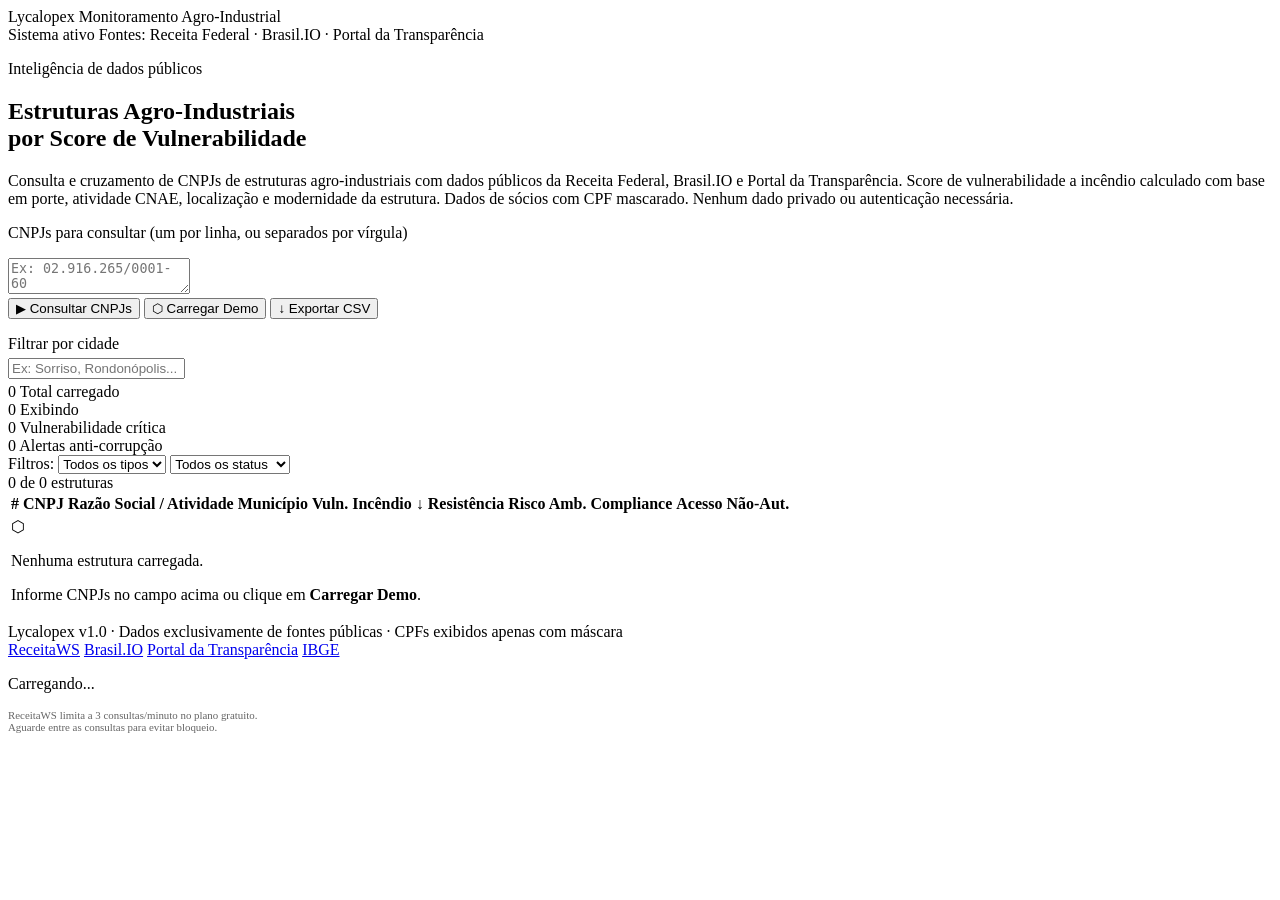
==== index.html @ 7da224d0 "Enhance security and risk assessment tools: IBAMA integration, security gap analysis, and vendor rep" ====
<!DOCTYPE html>
<html lang="pt-BR">
<head>
  <meta charset="UTF-8" />
  <meta name="viewport" content="width=device-width, initial-scale=1.0" />
  <title>Lycalopex — Monitoramento Agro-Industrial</title>
  <meta name="description" content="Plataforma de monitoramento estratégico de estruturas agro-industriais. Cruzamento de CNPJs, análise de sócios, score de vulnerabilidade a incêndio e indicadores ambientais." />

  <!-- Fonts: JetBrains Mono + IBM Plex Sans -->
  <link rel="preconnect" href="https://fonts.googleapis.com" />
  <link rel="preconnect" href="https://fonts.gstatic.com" crossorigin />
  <link href="https://fonts.googleapis.com/css2?family=IBM+Plex+Sans:wght@300;400;500;600;700&family=JetBrains+Mono:wght@300;400;500;600;700&display=swap" rel="stylesheet" />

  <!-- App stylesheet -->
  <link rel="stylesheet" href="css/style.css" />
</head>
<body>

<div class="app-wrapper">

  <!-- ── Header ─────────────────────────────────────────────────────────── -->
  <header class="app-header">
    <div class="header-brand">
      <div class="brand-logo" aria-hidden="true"></div>
      <span class="brand-name">Lycalopex</span>
      <span class="brand-tagline">Monitoramento Agro-Industrial</span>
    </div>
    <div class="header-status">
      <span><span class="status-dot"></span>Sistema ativo</span>
      <span>Fontes: Receita Federal · Brasil.IO · Portal da Transparência</span>
    </div>
  </header>

  <!-- ── Hero ───────────────────────────────────────────────────────────── -->
  <section class="hero-banner" aria-label="Introdução">
    <div class="hero-bg" role="presentation" aria-hidden="true"></div>
    <div class="hero-content">
      <p class="hero-eyebrow">Inteligência de dados públicos</p>
      <h1 class="hero-title">
        Estruturas Agro-Industriais<br />
        <span>por Score de Vulnerabilidade</span>
      </h1>
      <p class="hero-desc">
        Consulta e cruzamento de CNPJs de estruturas agro-industriais com dados públicos da Receita Federal,
        Brasil.IO e Portal da Transparência. Score de vulnerabilidade a incêndio calculado com base em
        porte, atividade CNAE, localização e modernidade da estrutura. Dados de sócios com CPF mascarado.
        Nenhum dado privado ou autenticação necessária.
      </p>
    </div>
  </section>

  <!-- ── Error banner ───────────────────────────────────────────────────── -->
  <div id="error-banner" class="error-banner hidden" role="alert" aria-live="assertive"></div>

  <!-- ── CNPJ input zone ────────────────────────────────────────────────── -->
  <section class="input-zone" aria-label="Entrada de CNPJs">
    <div class="input-zone-inner">
      <div style="flex:1;min-width:280px">
        <p class="input-label">CNPJs para consultar (um por linha, ou separados por vírgula)</p>
        <textarea
          id="cnpj-input"
          class="cnpj-textarea"
          placeholder="Ex: 02.916.265/0001-60&#10;01.838.723/0001-27&#10;..."
          aria-label="Lista de CNPJs"
          spellcheck="false"
        ></textarea>
      </div>
      <div class="input-actions">
        <button id="btn-load" class="btn btn-primary" type="button">
          ▶ Consultar CNPJs
        </button>
        <button id="btn-demo" class="btn btn-secondary" type="button">
          ⬡ Carregar Demo
        </button>
        <button id="btn-export" class="btn btn-export" type="button" title="Exportar resultados em CSV (Ctrl+E)">
          ↓ Exportar CSV
        </button>
      </div>
      <div style="align-self:flex-end;padding-bottom:0.25rem">
        <p class="input-label" style="margin-bottom:0.35rem">Filtrar por cidade</p>
        <input
          id="filter-city"
          type="text"
          class="filter-input"
          placeholder="Ex: Sorriso, Rondonópolis..."
          aria-label="Filtrar por cidade"
          autocomplete="off"
        />
      </div>
    </div>
  </section>

  <!-- ── Stats bar ──────────────────────────────────────────────────────── -->
  <div id="stats-bar" class="stats-bar" aria-live="polite" aria-label="Resumo estatístico">
    <div class="stat-item">
      <span class="stat-value mono">0</span>
      <span class="stat-label">Total carregado</span>
    </div>
  </div>

  <!-- ── Filter bar ─────────────────────────────────────────────────────── -->
  <div class="filter-bar" role="search" aria-label="Filtros">
    <span class="filter-label">Filtros:</span>

    <select id="filter-type" class="filter-select" aria-label="Tipo de estrutura">
      <option value="">Todos os tipos</option>
    </select>

    <select id="filter-anticorr" class="filter-select" aria-label="Status de Compliance">
      <option value="">Todos os status</option>
      <option value="found">Alertas de Risco</option>
      <option value="clean">Fichas Limpas</option>
    </select>

    <div class="filter-sep" aria-hidden="true"></div>

    <span class="record-count" id="record-count" aria-live="polite">0 estruturas</span>
  </div>

  <!-- ── Main table ─────────────────────────────────────────────────────── -->
  <main class="table-wrapper" role="main">
    <table class="data-table" aria-label="Estruturas agro-industriais">
      <thead>
        <tr>
          <th class="col-rank" aria-label="Posição">#</th>
          <th class="col-cnpj">CNPJ</th>
          <th class="col-name" data-sort="razaoSocial" tabindex="0" role="columnheader" aria-sort="none">
            Razão Social / Atividade
          </th>
          <th class="col-city" data-sort="municipio" tabindex="0" role="columnheader" aria-sort="none">
            Município
          </th>
          <th class="col-vuln" data-sort="vulnerability" tabindex="0" role="columnheader" aria-sort="descending">
            Vuln. Incêndio ↓
          </th>
          <th class="col-resist" data-sort="resistance" tabindex="0" role="columnheader" aria-sort="none">
            Resistência
          </th>
          <th class="col-env" data-sort="env" tabindex="0" role="columnheader" aria-sort="none">
            Risco Amb.
          </th>
          <th class="col-ac">
            Compliance
          </th>
          <th class="col-ue" data-sort="ue" tabindex="0" role="columnheader" aria-sort="none">
            Acesso Não-Aut.
          </th>
          <th class="col-expand" aria-label="Expandir detalhes"></th>
        </tr>
      </thead>
      <tbody id="table-body">
        <tr class="empty-state">
          <td colspan="10">
            <div class="empty-inner">
              <div class="empty-icon">⬡</div>
              <p>Nenhuma estrutura carregada.</p>
              <p class="empty-sub">Informe CNPJs no campo acima ou clique em <strong>Carregar Demo</strong>.</p>
            </div>
          </td>
        </tr>
      </tbody>
    </table>
  </main>

  <!-- ── Footer ─────────────────────────────────────────────────────────── -->
  <footer class="app-footer">
    <span class="footer-text">
      Lycalopex v1.0 · Dados exclusivamente de fontes públicas · CPFs exibidos apenas com máscara
    </span>
    <div class="footer-sources">
      <a href="https://www.receitaws.com.br/" target="_blank" rel="noopener">ReceitaWS</a>
      <a href="https://brasil.io/dataset/socios-brasil/" target="_blank" rel="noopener">Brasil.IO</a>
      <a href="https://portaldatransparencia.gov.br/sancoes" target="_blank" rel="noopener">Portal da Transparência</a>
      <a href="https://servicodados.ibge.gov.br/api/docs/" target="_blank" rel="noopener">IBGE</a>
    </div>
  </footer>

</div><!-- .app-wrapper -->

<!-- ── Loading overlay ──────────────────────────────────────────────────── -->
<div id="loading-overlay" class="loading-overlay hidden" role="status" aria-live="polite">
  <div class="loading-spinner" aria-hidden="true"></div>
  <p id="loading-msg" class="loading-text">Carregando...</p>
  <div class="loading-bar" aria-hidden="true">
    <div class="loading-bar-fill"></div>
  </div>
  <p class="loading-text" style="font-size:0.68rem;opacity:0.6">
    ReceitaWS limita a 3 consultas/minuto no plano gratuito.<br />
    Aguarde entre as consultas para evitar bloqueio.
  </p>
</div>

<!-- ── Toast notification ───────────────────────────────────────────────── -->
<div id="toast" class="toast" role="status" aria-live="polite"></div>

<!-- ── App entry (ES modules) ───────────────────────────────────────────── -->
<script type="module" src="js/app.js"></script>

</body>
</html>
---- css/style.css ----
/* ── Mobile optimization ───────────────────────────────────────────────────── */

@media (max-width: 768px) {
  html { font-size: 13px; }

  .app-header {
    padding: 0 1rem;
    height: 48px;
  }

  .brand-tagline { display: none; }

  .hero-content {
    padding: 1.5rem 1rem 1.25rem;
  }

  .hero-title {
    font-size: 1.25rem;
  }

  .hero-desc {
    font-size: 0.8rem;
  }

  .input-zone {
    padding: 1rem;
  }

  .input-zone-inner {
    flex-direction: column;
  }

  .cnpj-textarea {
    min-width: 100%;
    font-size: 0.75rem;
    min-height: 60px;
  }

  .input-actions {
    flex-direction: row;
    gap: 0.4rem;
    padding-top: 0.75rem;
  }

  .btn {
    flex: 1;
    padding: 0.6rem 0.75rem;
    font-size: 0.65rem;
    min-height: 40px;
  }

  .btn-export {
    flex: 0 0 auto;
    min-width: 100px;
  }

  /* Filters on mobile: stack vertically */
  .filters-zone {
    padding: 0.75rem 1rem;
    flex-direction: column;
  }

  .filter-group {
    width: 100%;
  }

  .filter-group input,
  .filter-group select {
    width: 100%;
  }

  /* Table: horizontal scroll on mobile */
  .table-wrapper {
    overflow-x: auto;
    -webkit-overflow-scrolling: touch;
  }

  table {
    font-size: 0.75rem;
  }

  th, td {
    padding: 0.5rem 0.4rem;
  }

  /* Hide less important columns on mobile */
  th:nth-child(5),
  td:nth-child(5),
  th:nth-child(6),
  td:nth-child(6) {
    display: none;
  }

  /* Detail panel: full-screen bottom sheet on mobile */
  .detail-panel {
    position: fixed;
    bottom: 0;
    left: 0;
    right: 0;
    max-height: 85vh;
    border-radius: 12px 12px 0 0;
    z-index: 1000;
    animation: slideUp 0.3s ease-out;
  }

  @keyframes slideUp {
    from {
      transform: translateY(100%);
      opacity: 0;
    }
    to {
      transform: translateY(0);
      opacity: 1;
    }
  }

  .detail-panel-header {
    padding: 1rem;
    border-bottom: 1px solid var(--border);
    display: flex;
    justify-content: space-between;
    align-items: center;
  }

  .detail-panel-close {
    background: none;
    border: none;
    color: var(--text-dim);
    font-size: 1.5rem;
    cursor: pointer;
    padding: 0;
    width: 32px;
    height: 32px;
    display: flex;
    align-items: center;
    justify-content: center;
  }

  .detail-panel-close:hover {
    color: var(--amber);
  }

  .detail-panel-content {
    overflow-y: auto;
    max-height: calc(85vh - 60px);
    padding: 1rem;
  }

  /* Loading overlay: mobile-friendly */
  .loading-overlay {
    font-size: 0.85rem;
  }

  .loading-message {
    font-size: 0.8rem;
  }

  /* Stats bar: wrap on mobile */
  .stats-bar {
    flex-wrap: wrap;
    gap: 0.5rem;
  }

  .stat-item {
    flex: 0 0 calc(50% - 0.25rem);
  }
}

@media (max-width: 480px) {
  html { font-size: 12px; }

  .app-header {
    padding: 0 0.75rem;
  }

  .header-brand {
    gap: 0.5rem;
  }

  .brand-logo {
    width: 24px;
    height: 24px;
  }

  .brand-name {
    font-size: 0.9rem;
  }

  .hero-content {
    padding: 1rem 0.75rem;
  }

  .hero-title {
    font-size: 1.1rem;
    margin-bottom: 0.5rem;
  }

  .hero-eyebrow {
    font-size: 0.6rem;
  }

  .hero-desc {
    font-size: 0.75rem;
  }

  .input-zone {
    padding: 0.75rem;
  }

  .cnpj-textarea {
    min-height: 50px;
    font-size: 0.7rem;
  }

  .btn {
    padding: 0.5rem 0.6rem;
    font-size: 0.6rem;
    min-height: 36px;
  }

  .input-actions {
    gap: 0.3rem;
  }

  table {
    font-size: 0.7rem;
  }

  th, td {
    padding: 0.35rem 0.3rem;
  }

  /* Hide more columns on very small screens */
  th:nth-child(4),
  td:nth-child(4),
  th:nth-child(5),
  td:nth-child(5),
  th:nth-child(6),
  td:nth-child(6) {
    display: none;
  }

  .detail-panel {
    max-height: 90vh;
  }

  .detail-panel-content {
    max-height: calc(90vh - 50px);
    padding: 0.75rem;
  }

  .stat-item {
    flex: 0 0 100%;
  }
}

/* Touch-friendly interactions */
@media (hover: none) and (pointer: coarse) {
  .btn {
    min-height: 44px;
    min-width: 44px;
  }

  table tbody tr {
    cursor: pointer;
    padding: 0.75rem 0;
  }

  table tbody tr:active {
    background: rgba(245, 166, 35, 0.1);
  }

  /* Disable hover effects on touch devices */
  .btn:hover {
    background: inherit;
    box-shadow: none;
  }

  .btn-primary:hover {
    background: var(--amber);
  }

  .btn-secondary:hover {
    background: var(--bg-3);
    color: var(--text-dim);
    border-color: var(--border);
  }

  .btn-ghost:hover {
    color: var(--text-dim);
    border-color: var(--border);
  }

  .btn-export:hover {
    background: var(--bg-3);
    border-color: rgba(56, 161, 105, 0.3);
  }
}

/* Landscape mode adjustments */
@media (max-height: 500px) {
  .hero-content {
    padding: 0.75rem 1rem;
  }

  .hero-title {
    font-size: 1rem;
    margin-bottom: 0.25rem;
  }

  .hero-desc {
    display: none;
  }

  .input-zone {
    padding: 0.5rem 1rem;
  }

  .cnpj-textarea {
    min-height: 40px;
  }

  .btn {
    padding: 0.4rem 0.75rem;
    min-height: 36px;
  }
}

/* ── Compliance Badges ────────────────────────────────────────────────── */
.compliance-badges {
  display: flex;
  gap: 0.25rem;
  flex-wrap: wrap;
}

.compliance-badges .badge {
  font-size: 0.65rem;
  padding: 0.15rem 0.35rem;
  min-width: 28px;
  text-align: center;
}

/* ── Gaps & IBAMA ────────────────────────────────────────────────────── */
.gap-item {
  background: #fdfdfd;
  border-left: 4px solid #ccc;
  padding: 0.75rem;
  margin-bottom: 0.75rem;
  border-radius: 4px;
  box-shadow: 0 1px 3px rgba(0,0,0,0.05);
}

.gap-severity-critical { border-left-color: #E53E3E; background: #FFF5F5; }
.gap-severity-high     { border-left-color: #F5A623; background: #FFFAF0; }
.gap-severity-medium   { border-left-color: #D69E2E; background: #FFFFF0; }

.gap-header {
  display: flex;
  align-items: center;
  gap: 0.5rem;
  margin-bottom: 0.25rem;
}

.gap-title {
  font-weight: 600;
  font-size: 0.9rem;
  color: #2D3748;
}

.gap-desc {
  font-size: 0.8rem;
  color: #4A5568;
  margin-bottom: 0.25rem;
}

.gap-rec {
  font-size: 0.8rem;
  color: #2D3748;
  background: rgba(255,255,255,0.5);
  padding: 0.25rem 0.5rem;
  border-radius: 2px;
}

.ibama-entry {
  border-bottom: 1px solid #edf2f7;
  padding: 0.5rem 0;
}

.ibama-meta {
  font-size: 0.7rem;
  color: #718096;
  font-family: var(--mono);
}

.ibama-desc {
  font-size: 0.8rem;
  color: #2D3748;
  margin: 0.15rem 0;
}

.ibama-area {
  font-size: 0.75rem;
  font-weight: 500;
  color: #E53E3E;
}

.btn-small {
  font-size: 0.75rem;
  padding: 0.35rem 0.75rem;
}

@media print {
  .app-header, .hero-banner, .input-zone, .filter-bar, .app-footer, .btn-load, .btn-demo, .btn-export {
    display: none !important;
  }
  .row-main:not(.expanded) { display: none !important; }
  .row-detail.hidden { display: none !important; }
  .detail-panel { border: none; box-shadow: none; }
}
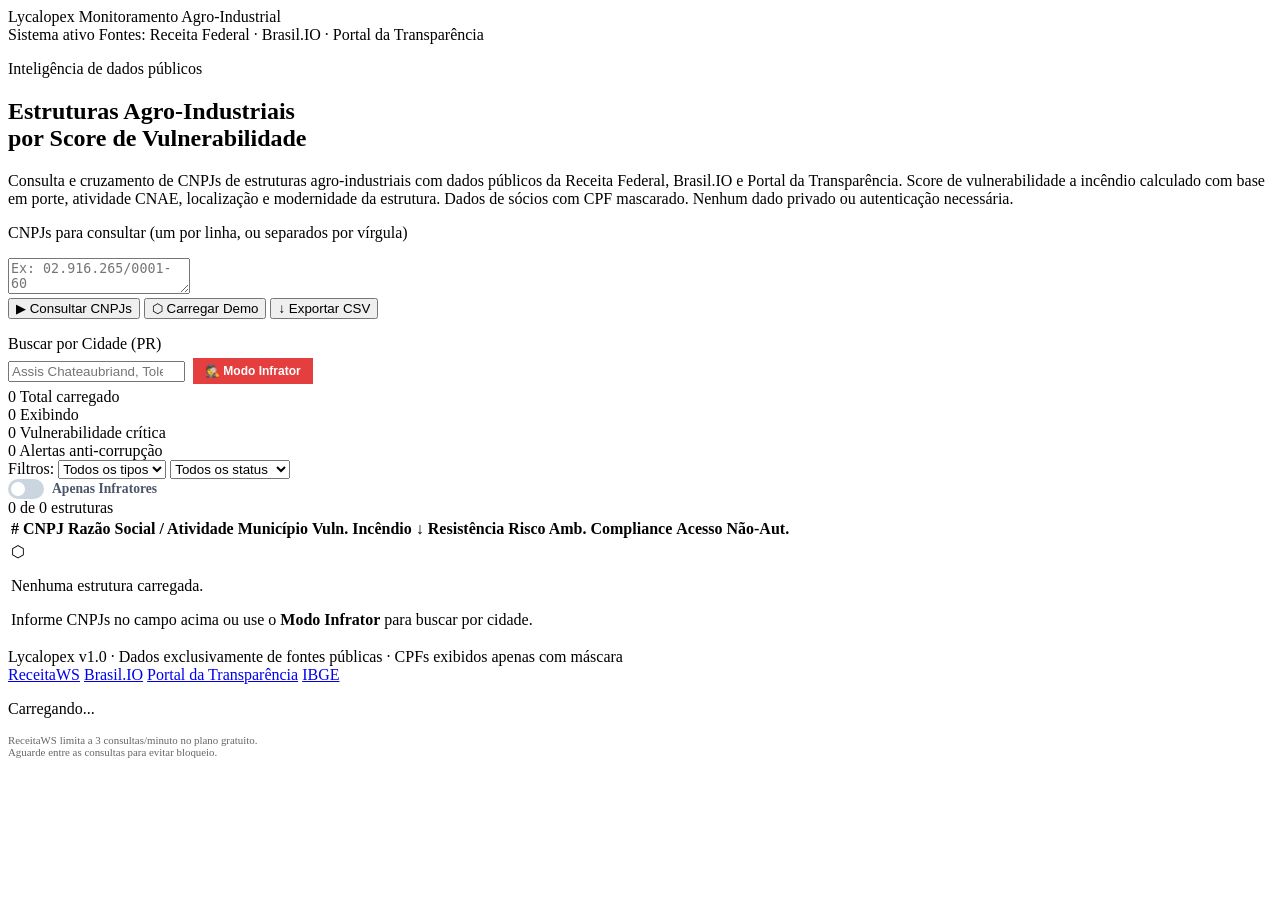
==== commit 2a8e7915: "Implement Live Outlaw Mode: city-based search for environmental and compliance alerts, removing demo" ====
--- a/index.html
+++ b/index.html
@@ -77,15 +77,27 @@
         </button>
       </div>
       <div style="align-self:flex-end;padding-bottom:0.25rem">
-        <p class="input-label" style="margin-bottom:0.35rem">Filtrar por cidade</p>
-        <input
-          id="filter-city"
-          type="text"
-          class="filter-input"
-          placeholder="Ex: Sorriso, Rondonópolis..."
-          aria-label="Filtrar por cidade"
-          autocomplete="off"
-        />
+        <p class="input-label" style="margin-bottom:0.35rem">Buscar por Cidade (PR)</p>
+        <div class="city-search-box">
+          <input
+            id="city-search-input"
+            type="text"
+            class="filter-input"
+            placeholder="Assis Chateaubriand, Toledo..."
+            aria-label="Buscar por cidade"
+            list="city-datalist"
+          />
+          <datalist id="city-datalist">
+            <option value="Assis Chateaubriand">
+            <option value="Toledo">
+            <option value="Cascavel">
+            <option value="Palotina">
+            <option value="Foz do Iguaçu">
+          </datalist>
+          <button id="btn-outlaw-search" class="btn btn-risk btn-small" title="Buscar infratores nesta cidade">
+            🕵️ Modo Infrator
+          </button>
+        </div>
       </div>
     </div>
   </section>
@@ -111,6 +123,14 @@
       <option value="found">Alertas de Risco</option>
       <option value="clean">Fichas Limpas</option>
     </select>
+
+    <div class="filter-sep" aria-hidden="true"></div>
+    
+    <label class="toggle-switch">
+      <input type="checkbox" id="toggle-outlaw-only">
+      <span class="toggle-slider"></span>
+      <span class="toggle-label">Apenas Infratores</span>
+    </label>
 
     <div class="filter-sep" aria-hidden="true"></div>
 
--- a/css/style.css
+++ b/css/style.css
@@ -417,3 +417,69 @@
   .row-detail.hidden { display: none !important; }
   .detail-panel { border: none; box-shadow: none; }
 }
+
+/* ── City Search & Outlaw Mode ───────────────────────────────────────── */
+.city-search-box {
+  display: flex;
+  gap: 0.5rem;
+  align-items: center;
+}
+
+.btn-risk {
+  background: #E53E3E;
+  color: white;
+  border: none;
+  font-weight: 600;
+  white-space: nowrap;
+}
+
+.btn-risk:hover {
+  background: #C53030;
+  box-shadow: 0 0 8px rgba(229, 62, 62, 0.4);
+}
+
+.toggle-switch {
+  display: flex;
+  align-items: center;
+  gap: 0.5rem;
+  cursor: pointer;
+}
+
+.toggle-slider {
+  position: relative;
+  width: 36px;
+  height: 20px;
+  background-color: #CBD5E0;
+  border-radius: 20px;
+  transition: .3s;
+}
+
+.toggle-slider:before {
+  position: absolute;
+  content: "";
+  height: 14px;
+  width: 14px;
+  left: 3px;
+  bottom: 3px;
+  background-color: white;
+  border-radius: 50%;
+  transition: .3s;
+}
+
+input:checked + .toggle-slider {
+  background-color: #E53E3E;
+}
+
+input:checked + .toggle-slider:before {
+  transform: translateX(16px);
+}
+
+.toggle-label {
+  font-size: 0.85rem;
+  font-weight: 600;
+  color: #4A5568;
+}
+
+input[type="checkbox"]#toggle-outlaw-only {
+  display: none;
+}
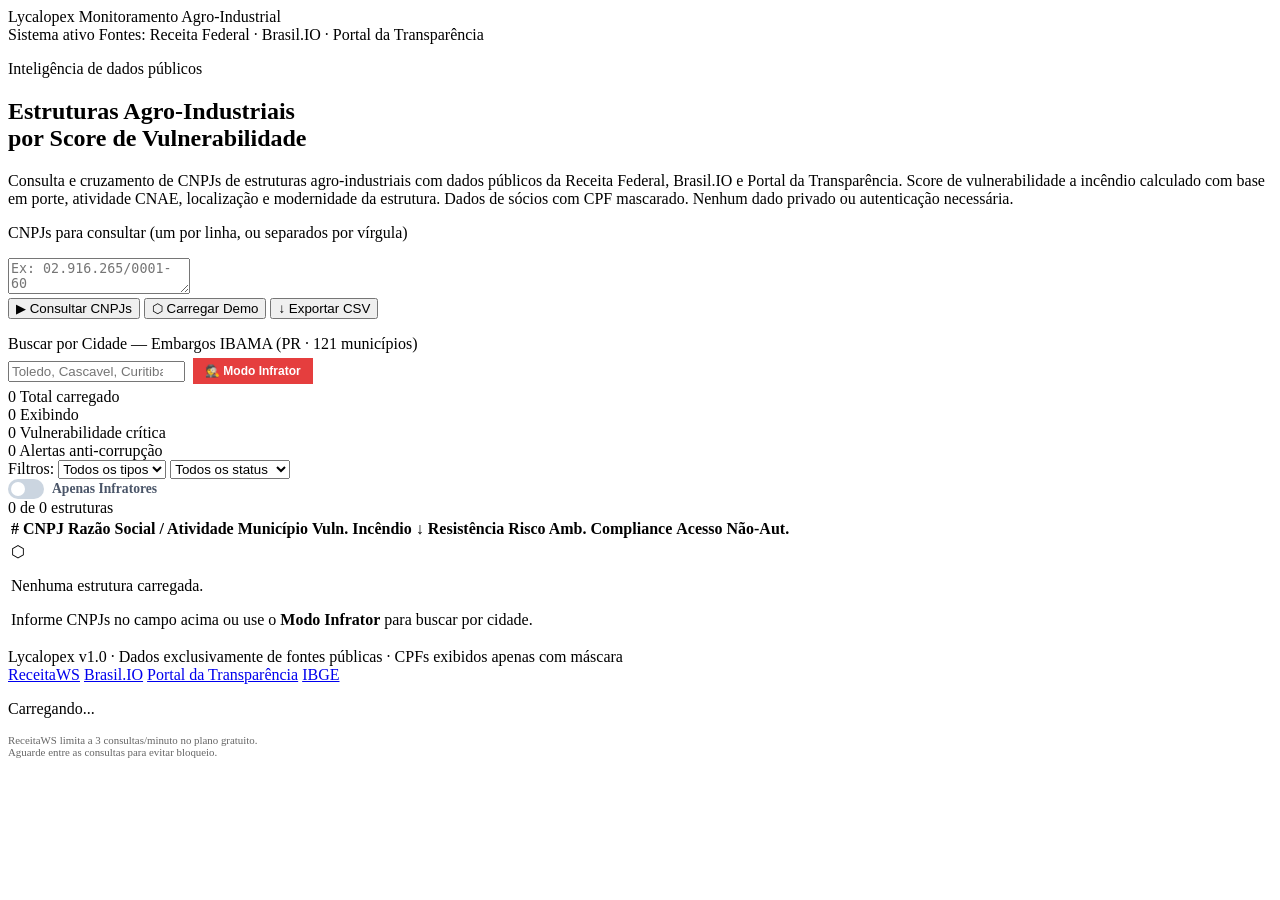
==== commit 7c8d1ca7: "fix: busca por cidade fuzzy + dados IBAMA reais do PR (121 municípios) Problemas corrigidos: - searc" ====
--- a/index.html
+++ b/index.html
@@ -77,22 +77,37 @@
         </button>
       </div>
       <div style="align-self:flex-end;padding-bottom:0.25rem">
-        <p class="input-label" style="margin-bottom:0.35rem">Buscar por Cidade (PR)</p>
+        <p class="input-label" style="margin-bottom:0.35rem">Buscar por Cidade — Embargos IBAMA (PR · 121 municípios)</p>
         <div class="city-search-box">
           <input
             id="city-search-input"
             type="text"
             class="filter-input"
-            placeholder="Assis Chateaubriand, Toledo..."
+            placeholder="Toledo, Cascavel, Curitiba..."
             aria-label="Buscar por cidade"
             list="city-datalist"
           />
           <datalist id="city-datalist">
-            <option value="Assis Chateaubriand">
             <option value="Toledo">
             <option value="Cascavel">
+            <option value="Foz do Iguaçu">
             <option value="Palotina">
-            <option value="Foz do Iguaçu">
+            <option value="Curitiba">
+            <option value="Guarapuava">
+            <option value="Paranaguá">
+            <option value="Londrina">
+            <option value="Maringá">
+            <option value="Ponta Grossa">
+            <option value="Umuarama">
+            <option value="Guaíra">
+            <option value="Bituruna">
+            <option value="General Carneiro">
+            <option value="União da Vitória">
+            <option value="Pinhão">
+            <option value="Palmas">
+            <option value="Inácio Martins">
+            <option value="Cruz Machado">
+            <option value="Coronel Domingos Soares">
           </datalist>
           <button id="btn-outlaw-search" class="btn btn-risk btn-small" title="Buscar infratores nesta cidade">
             🕵️ Modo Infrator
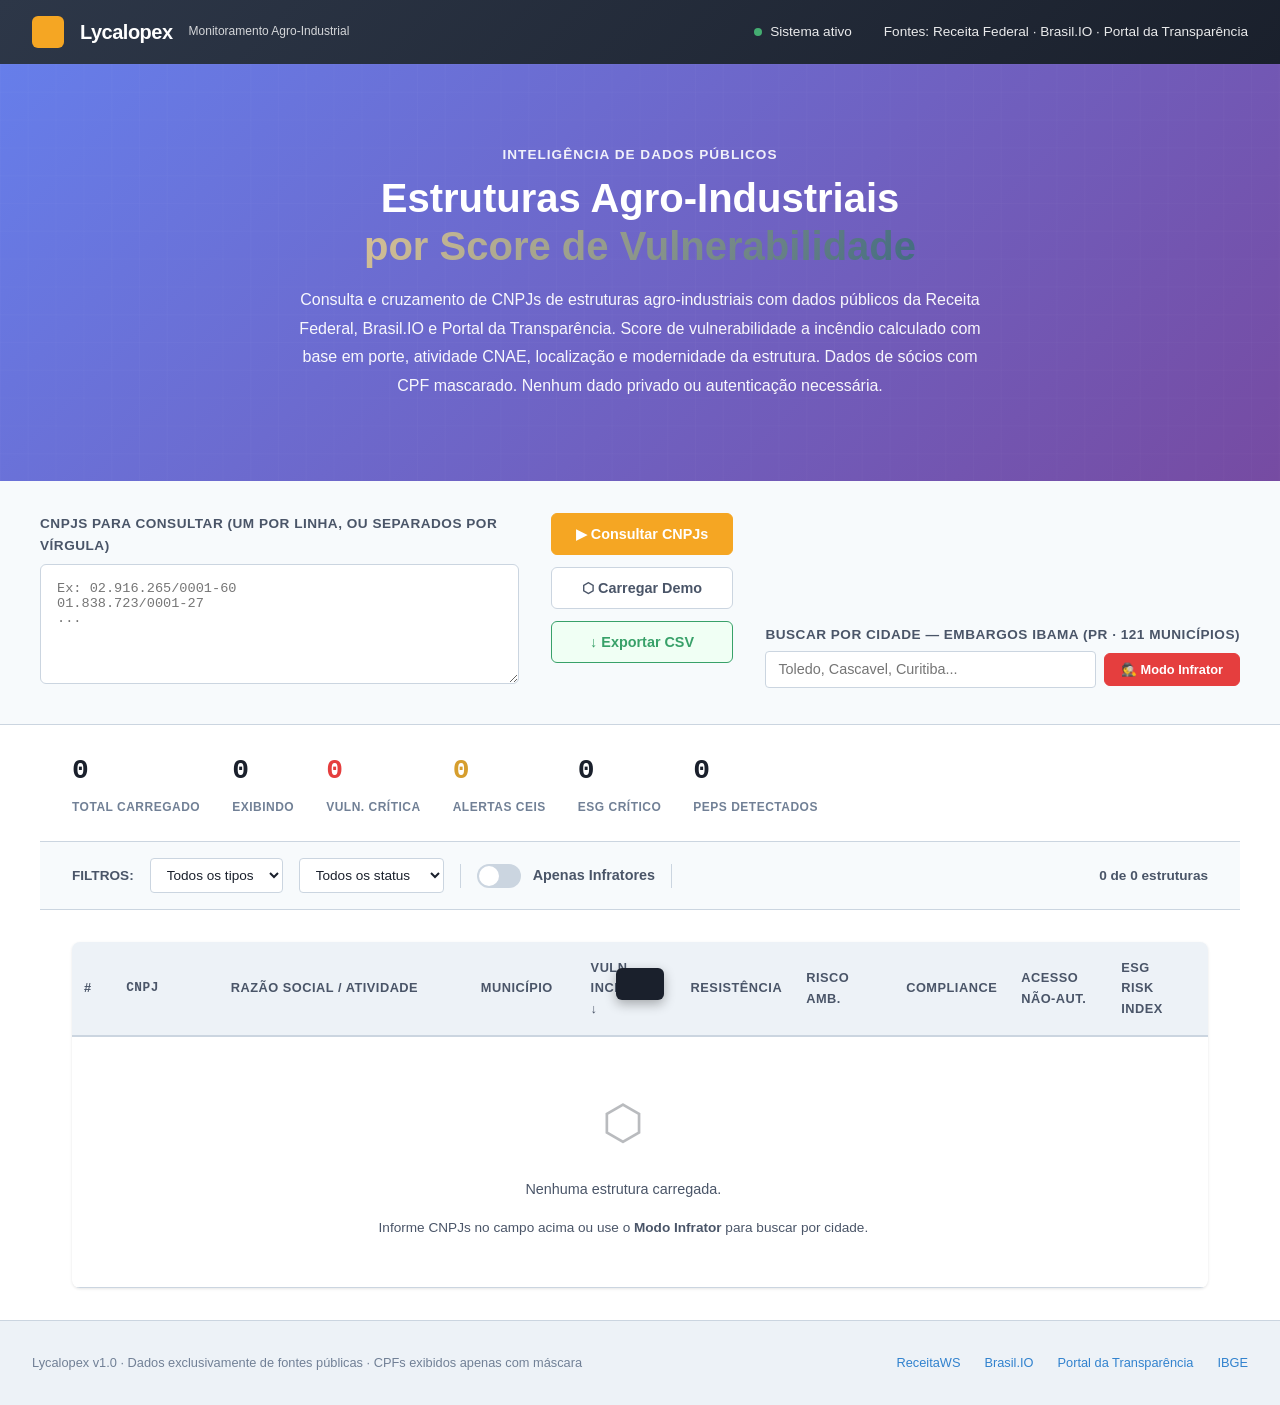
==== commit c1ca4566: "feat: ESG Intelligence v2.0 + Map-based UI + COMPRASNET integration - New ESG Intelligence module (j" ====
--- a/index.html
+++ b/index.html
@@ -180,6 +180,9 @@
           <th class="col-ue" data-sort="ue" tabindex="0" role="columnheader" aria-sort="none">
             Acesso Não-Aut.
           </th>
+          <th class="col-esg" data-sort="esg" tabindex="0" role="columnheader" aria-sort="none">
+            ESG Risk Index
+          </th>
           <th class="col-expand" aria-label="Expandir detalhes"></th>
         </tr>
       </thead>
@@ -228,7 +231,15 @@
 <!-- ── Toast notification ───────────────────────────────────────────────── -->
 <div id="toast" class="toast" role="status" aria-live="polite"></div>
 
-<!-- ── App entry (ES modules) ───────────────────────────────────────────── -->
+<!<!-- ── ESG Intelligence API Key Configuration ──────────────────────────────────────── -->
+<script>
+  // Configure Portal da Transparência API key for CNEP/CEIS/PEP lookups
+  // Obtenha uma chave gratuita em: https://portaldatransparencia.gov.br/api-de-dados
+  window.__LYCALOPEX_API_KEY__ = 'CONFIGURE_HERE';
+  // Example: window.__LYCALOPEX_API_KEY__ = 'sua-chave-aqui';
+</script>
+
+<!-- ── App entry (ES modules) ──────────────────────────────────────── -->
 <script type="module" src="js/app.js"></script>
 
 </body>
--- a/css/style.css
+++ b/css/style.css
@@ -1,485 +1,1182 @@
-/* ── Mobile optimization ───────────────────────────────────────────────────── */
-
-@media (max-width: 768px) {
-  html { font-size: 13px; }
-
-  .app-header {
-    padding: 0 1rem;
-    height: 48px;
-  }
-
-  .brand-tagline { display: none; }
-
-  .hero-content {
-    padding: 1.5rem 1rem 1.25rem;
-  }
-
-  .hero-title {
-    font-size: 1.25rem;
-  }
-
-  .hero-desc {
-    font-size: 0.8rem;
-  }
-
-  .input-zone {
-    padding: 1rem;
-  }
-
-  .input-zone-inner {
-    flex-direction: column;
-  }
-
-  .cnpj-textarea {
-    min-width: 100%;
-    font-size: 0.75rem;
-    min-height: 60px;
-  }
-
-  .input-actions {
-    flex-direction: row;
-    gap: 0.4rem;
-    padding-top: 0.75rem;
-  }
-
-  .btn {
-    flex: 1;
-    padding: 0.6rem 0.75rem;
-    font-size: 0.65rem;
-    min-height: 40px;
-  }
-
-  .btn-export {
-    flex: 0 0 auto;
-    min-width: 100px;
-  }
-
-  /* Filters on mobile: stack vertically */
-  .filters-zone {
-    padding: 0.75rem 1rem;
-    flex-direction: column;
-  }
-
-  .filter-group {
-    width: 100%;
-  }
-
-  .filter-group input,
-  .filter-group select {
-    width: 100%;
-  }
-
-  /* Table: horizontal scroll on mobile */
-  .table-wrapper {
-    overflow-x: auto;
-    -webkit-overflow-scrolling: touch;
-  }
-
-  table {
-    font-size: 0.75rem;
-  }
-
-  th, td {
-    padding: 0.5rem 0.4rem;
-  }
-
-  /* Hide less important columns on mobile */
-  th:nth-child(5),
-  td:nth-child(5),
-  th:nth-child(6),
-  td:nth-child(6) {
-    display: none;
-  }
-
-  /* Detail panel: full-screen bottom sheet on mobile */
-  .detail-panel {
-    position: fixed;
-    bottom: 0;
-    left: 0;
-    right: 0;
-    max-height: 85vh;
-    border-radius: 12px 12px 0 0;
-    z-index: 1000;
-    animation: slideUp 0.3s ease-out;
-  }
-
-  @keyframes slideUp {
-    from {
-      transform: translateY(100%);
-      opacity: 0;
-    }
-    to {
-      transform: translateY(0);
-      opacity: 1;
-    }
-  }
-
-  .detail-panel-header {
-    padding: 1rem;
-    border-bottom: 1px solid var(--border);
-    display: flex;
-    justify-content: space-between;
-    align-items: center;
-  }
-
-  .detail-panel-close {
-    background: none;
-    border: none;
-    color: var(--text-dim);
-    font-size: 1.5rem;
-    cursor: pointer;
-    padding: 0;
-    width: 32px;
-    height: 32px;
-    display: flex;
-    align-items: center;
-    justify-content: center;
-  }
-
-  .detail-panel-close:hover {
-    color: var(--amber);
-  }
-
-  .detail-panel-content {
-    overflow-y: auto;
-    max-height: calc(85vh - 60px);
-    padding: 1rem;
-  }
-
-  /* Loading overlay: mobile-friendly */
-  .loading-overlay {
-    font-size: 0.85rem;
-  }
-
-  .loading-message {
-    font-size: 0.8rem;
-  }
-
-  /* Stats bar: wrap on mobile */
-  .stats-bar {
-    flex-wrap: wrap;
-    gap: 0.5rem;
-  }
-
-  .stat-item {
-    flex: 0 0 calc(50% - 0.25rem);
-  }
-}
-
-@media (max-width: 480px) {
-  html { font-size: 12px; }
-
-  .app-header {
-    padding: 0 0.75rem;
-  }
-
-  .header-brand {
-    gap: 0.5rem;
-  }
-
-  .brand-logo {
-    width: 24px;
-    height: 24px;
-  }
-
-  .brand-name {
-    font-size: 0.9rem;
-  }
-
-  .hero-content {
-    padding: 1rem 0.75rem;
-  }
-
-  .hero-title {
-    font-size: 1.1rem;
-    margin-bottom: 0.5rem;
-  }
-
-  .hero-eyebrow {
-    font-size: 0.6rem;
-  }
-
-  .hero-desc {
-    font-size: 0.75rem;
-  }
-
-  .input-zone {
-    padding: 0.75rem;
-  }
-
-  .cnpj-textarea {
-    min-height: 50px;
-    font-size: 0.7rem;
-  }
-
-  .btn {
-    padding: 0.5rem 0.6rem;
-    font-size: 0.6rem;
-    min-height: 36px;
-  }
-
-  .input-actions {
-    gap: 0.3rem;
-  }
-
-  table {
-    font-size: 0.7rem;
-  }
-
-  th, td {
-    padding: 0.35rem 0.3rem;
-  }
-
-  /* Hide more columns on very small screens */
-  th:nth-child(4),
-  td:nth-child(4),
-  th:nth-child(5),
-  td:nth-child(5),
-  th:nth-child(6),
-  td:nth-child(6) {
-    display: none;
-  }
-
-  .detail-panel {
-    max-height: 90vh;
-  }
-
-  .detail-panel-content {
-    max-height: calc(90vh - 50px);
-    padding: 0.75rem;
-  }
-
-  .stat-item {
-    flex: 0 0 100%;
-  }
-}
-
-/* Touch-friendly interactions */
-@media (hover: none) and (pointer: coarse) {
-  .btn {
-    min-height: 44px;
-    min-width: 44px;
-  }
-
-  table tbody tr {
-    cursor: pointer;
-    padding: 0.75rem 0;
-  }
-
-  table tbody tr:active {
-    background: rgba(245, 166, 35, 0.1);
-  }
-
-  /* Disable hover effects on touch devices */
-  .btn:hover {
-    background: inherit;
-    box-shadow: none;
-  }
-
-  .btn-primary:hover {
-    background: var(--amber);
-  }
-
-  .btn-secondary:hover {
-    background: var(--bg-3);
-    color: var(--text-dim);
-    border-color: var(--border);
-  }
-
-  .btn-ghost:hover {
-    color: var(--text-dim);
-    border-color: var(--border);
-  }
-
-  .btn-export:hover {
-    background: var(--bg-3);
-    border-color: rgba(56, 161, 105, 0.3);
-  }
-}
-
-/* Landscape mode adjustments */
-@media (max-height: 500px) {
-  .hero-content {
-    padding: 0.75rem 1rem;
-  }
-
-  .hero-title {
-    font-size: 1rem;
-    margin-bottom: 0.25rem;
-  }
-
-  .hero-desc {
-    display: none;
-  }
-
-  .input-zone {
-    padding: 0.5rem 1rem;
-  }
-
-  .cnpj-textarea {
-    min-height: 40px;
-  }
-
-  .btn {
-    padding: 0.4rem 0.75rem;
-    min-height: 36px;
-  }
-}
-
-/* ── Compliance Badges ────────────────────────────────────────────────── */
+/* ── CSS Custom Properties (Design System) ────────────────────────────────── */
+
+:root {
+  --bg-0: #ffffff;
+  --bg-1: #f7fafc;
+  --bg-2: #edf2f7;
+  --bg-3: #e2e8f0;
+  --border: #cbd5e0;
+  --text-primary: #1a202c;
+  --text-secondary: #4a5568;
+  --text-dim: #718096;
+  --text-light: #a0aec0;
+  --amber: #f5a623;
+  --amber-light: #fef5e7;
+  --green: #38a169;
+  --green-light: #f0fff4;
+  --red: #e53e3e;
+  --red-light: #fff5f5;
+  --orange: #d69e2e;
+  --blue: #3182ce;
+  --mono: 'JetBrains Mono', monospace;
+  --sans: 'IBM Plex Sans', -apple-system, BlinkMacSystemFont, 'Segoe UI', sans-serif;
+}
+
+/* ── Global Styles ────────────────────────────────────────────────────────── */
+
+* {
+  box-sizing: border-box;
+}
+
+html {
+  font-size: 16px;
+  scroll-behavior: smooth;
+}
+
+body {
+  margin: 0;
+  padding: 0;
+  font-family: var(--sans);
+  background: var(--bg-0);
+  color: var(--text-primary);
+  line-height: 1.6;
+}
+
+/* ── App Wrapper ──────────────────────────────────────────────────────────── */
+
+.app-wrapper {
+  display: flex;
+  flex-direction: column;
+  min-height: 100vh;
+  background: var(--bg-0);
+}
+
+/* ── Header ───────────────────────────────────────────────────────────────── */
+
+.app-header {
+  background: linear-gradient(135deg, #2d3748 0%, #1a202c 100%);
+  color: white;
+  padding: 1rem 2rem;
+  display: flex;
+  justify-content: space-between;
+  align-items: center;
+  box-shadow: 0 2px 8px rgba(0, 0, 0, 0.1);
+}
+
+.header-brand {
+  display: flex;
+  align-items: center;
+  gap: 1rem;
+}
+
+.brand-logo {
+  width: 32px;
+  height: 32px;
+  background: var(--amber);
+  border-radius: 6px;
+  display: flex;
+  align-items: center;
+  justify-content: center;
+  font-weight: bold;
+  color: white;
+  font-size: 18px;
+}
+
+.brand-name {
+  font-size: 1.25rem;
+  font-weight: 700;
+  letter-spacing: -0.5px;
+}
+
+.brand-tagline {
+  font-size: 0.75rem;
+  opacity: 0.8;
+  font-weight: 300;
+}
+
+.header-status {
+  display: flex;
+  gap: 2rem;
+  font-size: 0.85rem;
+  opacity: 0.9;
+}
+
+.status-dot {
+  display: inline-block;
+  width: 8px;
+  height: 8px;
+  background: #48bb78;
+  border-radius: 50%;
+  margin-right: 0.5rem;
+  animation: pulse 2s infinite;
+}
+
+@keyframes pulse {
+  0%, 100% { opacity: 1; }
+  50% { opacity: 0.5; }
+}
+
+/* ── Hero Banner ──────────────────────────────────────────────────────────── */
+
+.hero-banner {
+  position: relative;
+  background: linear-gradient(135deg, #667eea 0%, #764ba2 100%);
+  color: white;
+  padding: 3rem 2rem;
+  text-align: center;
+  overflow: hidden;
+}
+
+.hero-bg {
+  position: absolute;
+  top: 0;
+  left: 0;
+  right: 0;
+  bottom: 0;
+  background: url('data:image/svg+xml,<svg xmlns="http://www.w3.org/2000/svg" viewBox="0 0 1200 600"><defs><pattern id="grid" width="40" height="40" patternUnits="userSpaceOnUse"><path d="M 40 0 L 0 0 0 40" fill="none" stroke="rgba(255,255,255,0.1)" stroke-width="1"/></pattern></defs><rect width="1200" height="600" fill="url(%23grid)"/></svg>');
+  opacity: 0.5;
+}
+
+.hero-content {
+  position: relative;
+  z-index: 1;
+  max-width: 900px;
+  margin: 0 auto;
+  padding: 2rem 1rem;
+}
+
+.hero-eyebrow {
+  font-size: 0.85rem;
+  font-weight: 600;
+  letter-spacing: 1px;
+  text-transform: uppercase;
+  opacity: 0.9;
+  margin: 0 0 0.5rem;
+}
+
+.hero-title {
+  font-size: 2.5rem;
+  font-weight: 700;
+  margin: 0 0 1rem;
+  line-height: 1.2;
+}
+
+.hero-title span {
+  display: block;
+  background: linear-gradient(120deg, #ffd89b 0%, #19547b 100%);
+  -webkit-background-clip: text;
+  -webkit-text-fill-color: transparent;
+  background-clip: text;
+}
+
+.hero-desc {
+  font-size: 1rem;
+  opacity: 0.95;
+  max-width: 700px;
+  margin: 0 auto;
+  line-height: 1.8;
+}
+
+/* ── Error Banner ─────────────────────────────────────────────────────────── */
+
+.error-banner {
+  background: var(--red-light);
+  border-left: 4px solid var(--red);
+  color: var(--red);
+  padding: 1rem 1.5rem;
+  margin: 1rem 2rem 0;
+  border-radius: 4px;
+  font-size: 0.9rem;
+  font-weight: 500;
+  transition: all 0.3s ease;
+}
+
+.error-banner.hidden {
+  display: none;
+}
+
+/* ── Input Zone ───────────────────────────────────────────────────────────── */
+
+.input-zone {
+  background: var(--bg-1);
+  padding: 2rem;
+  border-bottom: 1px solid var(--border);
+}
+
+.input-zone-inner {
+  max-width: 1200px;
+  margin: 0 auto;
+  display: flex;
+  gap: 2rem;
+  align-items: flex-start;
+}
+
+.input-label {
+  font-size: 0.85rem;
+  font-weight: 600;
+  color: var(--text-secondary);
+  margin: 0 0 0.5rem;
+  text-transform: uppercase;
+  letter-spacing: 0.5px;
+}
+
+.cnpj-textarea {
+  width: 100%;
+  min-height: 120px;
+  padding: 1rem;
+  border: 1px solid var(--border);
+  border-radius: 6px;
+  font-family: var(--mono);
+  font-size: 0.85rem;
+  background: white;
+  color: var(--text-primary);
+  resize: vertical;
+  transition: border-color 0.2s;
+}
+
+.cnpj-textarea:focus {
+  outline: none;
+  border-color: var(--amber);
+  box-shadow: 0 0 0 3px rgba(245, 166, 35, 0.1);
+}
+
+.input-actions {
+  display: flex;
+  flex-direction: column;
+  gap: 0.75rem;
+  min-width: 160px;
+}
+
+.filter-input {
+  width: 100%;
+  padding: 0.6rem 0.75rem;
+  border: 1px solid var(--border);
+  border-radius: 4px;
+  font-size: 0.9rem;
+  background: white;
+  color: var(--text-primary);
+  transition: all 0.2s;
+}
+
+.filter-input:focus {
+  outline: none;
+  border-color: var(--amber);
+  box-shadow: 0 0 0 3px rgba(245, 166, 35, 0.1);
+}
+
+.city-search-box {
+  display: flex;
+  gap: 0.5rem;
+  align-items: center;
+}
+
+/* ── Buttons ──────────────────────────────────────────────────────────────── */
+
+.btn {
+  padding: 0.75rem 1.5rem;
+  border: 1px solid transparent;
+  border-radius: 6px;
+  font-family: var(--sans);
+  font-size: 0.9rem;
+  font-weight: 600;
+  cursor: pointer;
+  transition: all 0.2s;
+  white-space: nowrap;
+  text-align: center;
+}
+
+.btn:hover {
+  transform: translateY(-1px);
+  box-shadow: 0 4px 12px rgba(0, 0, 0, 0.15);
+}
+
+.btn:active {
+  transform: translateY(0);
+}
+
+.btn-primary {
+  background: var(--amber);
+  color: white;
+  border-color: var(--amber);
+}
+
+.btn-primary:hover {
+  background: #e8941f;
+  border-color: #e8941f;
+}
+
+.btn-secondary {
+  background: white;
+  color: var(--text-secondary);
+  border-color: var(--border);
+}
+
+.btn-secondary:hover {
+  background: var(--bg-2);
+  border-color: var(--text-dim);
+}
+
+.btn-export {
+  background: var(--green-light);
+  color: var(--green);
+  border-color: var(--green);
+}
+
+.btn-export:hover {
+  background: var(--green);
+  color: white;
+}
+
+.btn-risk {
+  background: var(--red);
+  color: white;
+  border-color: var(--red);
+}
+
+.btn-risk:hover {
+  background: #c53030;
+  border-color: #c53030;
+}
+
+.btn-small {
+  padding: 0.5rem 1rem;
+  font-size: 0.8rem;
+}
+
+/* ── Stats Bar ────────────────────────────────────────────────────────────── */
+
+.stats-bar {
+  display: flex;
+  gap: 2rem;
+  padding: 1.5rem 2rem;
+  background: white;
+  border-bottom: 1px solid var(--border);
+  max-width: 1200px;
+  margin: 0 auto;
+  width: 100%;
+}
+
+.stat-item {
+  display: flex;
+  flex-direction: column;
+  gap: 0.25rem;
+}
+
+.stat-value {
+  font-size: 1.75rem;
+  font-weight: 700;
+  font-family: var(--mono);
+  color: var(--text-primary);
+}
+
+.stat-label {
+  font-size: 0.75rem;
+  color: var(--text-dim);
+  text-transform: uppercase;
+  letter-spacing: 0.5px;
+  font-weight: 600;
+}
+
+.stat-critical .stat-value {
+  color: var(--red);
+}
+
+.stat-alert .stat-value {
+  color: var(--orange);
+}
+
+/* ── Filter Bar ───────────────────────────────────────────────────────────── */
+
+.filter-bar {
+  display: flex;
+  gap: 1rem;
+  align-items: center;
+  padding: 1rem 2rem;
+  background: var(--bg-1);
+  border-bottom: 1px solid var(--border);
+  flex-wrap: wrap;
+  max-width: 1200px;
+  margin: 0 auto;
+  width: 100%;
+}
+
+.filter-label {
+  font-size: 0.85rem;
+  font-weight: 600;
+  color: var(--text-secondary);
+  text-transform: uppercase;
+}
+
+.filter-select {
+  padding: 0.5rem 0.75rem;
+  border: 1px solid var(--border);
+  border-radius: 4px;
+  background: white;
+  color: var(--text-primary);
+  font-size: 0.85rem;
+  cursor: pointer;
+  transition: all 0.2s;
+}
+
+.filter-select:hover {
+  border-color: var(--text-dim);
+}
+
+.filter-select:focus {
+  outline: none;
+  border-color: var(--amber);
+  box-shadow: 0 0 0 3px rgba(245, 166, 35, 0.1);
+}
+
+.filter-sep {
+  width: 1px;
+  height: 24px;
+  background: var(--border);
+}
+
+.record-count {
+  font-size: 0.85rem;
+  color: var(--text-secondary);
+  font-weight: 600;
+  margin-left: auto;
+}
+
+/* ── Toggle Switch ────────────────────────────────────────────────────────── */
+
+.toggle-switch {
+  display: flex;
+  align-items: center;
+  gap: 0.75rem;
+  cursor: pointer;
+}
+
+.toggle-slider {
+  position: relative;
+  width: 44px;
+  height: 24px;
+  background-color: var(--border);
+  border-radius: 12px;
+  transition: background-color 0.3s;
+}
+
+.toggle-slider::before {
+  content: '';
+  position: absolute;
+  height: 20px;
+  width: 20px;
+  left: 2px;
+  top: 2px;
+  background-color: white;
+  border-radius: 50%;
+  transition: transform 0.3s;
+}
+
+input:checked + .toggle-slider {
+  background-color: var(--red);
+}
+
+input:checked + .toggle-slider::before {
+  transform: translateX(20px);
+}
+
+.toggle-label {
+  font-size: 0.9rem;
+  font-weight: 600;
+  color: var(--text-secondary);
+}
+
+input[type='checkbox']#toggle-outlaw-only {
+  display: none;
+}
+
+/* ── Table ────────────────────────────────────────────────────────────────── */
+
+.table-wrapper {
+  flex: 1;
+  overflow-x: auto;
+  padding: 2rem;
+  max-width: 1200px;
+  margin: 0 auto;
+  width: 100%;
+}
+
+.data-table {
+  width: 100%;
+  border-collapse: collapse;
+  background: white;
+  box-shadow: 0 1px 3px rgba(0, 0, 0, 0.1);
+  border-radius: 8px;
+  overflow: hidden;
+}
+
+.data-table thead {
+  background: var(--bg-2);
+  border-bottom: 2px solid var(--border);
+}
+
+.data-table th {
+  padding: 1rem 0.75rem;
+  text-align: left;
+  font-size: 0.8rem;
+  font-weight: 700;
+  color: var(--text-secondary);
+  text-transform: uppercase;
+  letter-spacing: 0.5px;
+  cursor: pointer;
+  user-select: none;
+  transition: background-color 0.2s;
+}
+
+.data-table th:hover {
+  background: var(--bg-3);
+}
+
+.data-table tbody tr {
+  border-bottom: 1px solid var(--border);
+  transition: background-color 0.2s;
+}
+
+.data-table tbody tr:hover {
+  background: var(--bg-1);
+}
+
+.data-table td {
+  padding: 1rem 0.75rem;
+  font-size: 0.9rem;
+  color: var(--text-primary);
+}
+
+.row-main {
+  cursor: pointer;
+}
+
+.row-main.expanded {
+  background: var(--amber-light);
+}
+
+.row-detail {
+  background: var(--bg-1);
+}
+
+.row-detail.hidden {
+  display: none;
+}
+
+.col-rank {
+  width: 50px;
+  text-align: center;
+  font-weight: 600;
+  color: var(--text-dim);
+}
+
+.col-cnpj {
+  width: 140px;
+  font-family: var(--mono);
+  font-size: 0.8rem;
+  color: var(--blue);
+}
+
+.col-name {
+  min-width: 250px;
+}
+
+.name-primary {
+  font-weight: 600;
+  color: var(--text-primary);
+}
+
+.name-fantasy {
+  font-size: 0.85rem;
+  color: var(--text-secondary);
+  font-style: italic;
+}
+
+.name-cnae {
+  font-size: 0.75rem;
+  color: var(--text-dim);
+}
+
+.col-city {
+  width: 120px;
+  font-size: 0.85rem;
+}
+
+.uf-badge {
+  display: inline-block;
+  background: var(--bg-2);
+  padding: 0.15rem 0.4rem;
+  border-radius: 3px;
+  font-size: 0.7rem;
+  font-weight: 700;
+  margin-left: 0.5rem;
+  color: var(--text-secondary);
+}
+
+.col-vuln,
+.col-resist,
+.col-env,
+.col-ac,
+.col-ue {
+  min-width: 100px;
+}
+
+.score-cell {
+  display: flex;
+  flex-direction: column;
+  gap: 0.25rem;
+}
+
+.score-number {
+  font-weight: 700;
+  font-family: var(--mono);
+  font-size: 0.9rem;
+}
+
+.score-label {
+  font-size: 0.7rem;
+  color: var(--text-dim);
+  text-transform: uppercase;
+}
+
+.score-bar {
+  width: 100%;
+  height: 4px;
+  background: var(--bg-3);
+  border-radius: 2px;
+  overflow: hidden;
+}
+
+.score-bar-fill {
+  height: 100%;
+  border-radius: 2px;
+  transition: width 0.3s ease;
+}
+
+.score-critical { color: var(--red); }
+.score-high { color: var(--orange); }
+.score-moderate { color: #d69e2e; }
+.score-low { color: var(--green); }
+
+.badge {
+  display: inline-block;
+  padding: 0.25rem 0.5rem;
+  border-radius: 4px;
+  font-size: 0.7rem;
+  font-weight: 700;
+  text-align: center;
+  text-transform: uppercase;
+}
+
+.badge-risk {
+  background: var(--red-light);
+  color: var(--red);
+}
+
+.badge-warn {
+  background: #fffaf0;
+  color: var(--orange);
+}
+
+.badge-ok {
+  background: var(--green-light);
+  color: var(--green);
+}
+
+.badge-unknown {
+  background: var(--bg-2);
+  color: var(--text-dim);
+}
+
+.badge-pending {
+  background: var(--bg-3);
+  color: var(--text-secondary);
+}
+
 .compliance-badges {
   display: flex;
-  gap: 0.25rem;
+  gap: 0.5rem;
   flex-wrap: wrap;
 }
 
-.compliance-badges .badge {
-  font-size: 0.65rem;
-  padding: 0.15rem 0.35rem;
-  min-width: 28px;
+.col-expand {
+  width: 40px;
   text-align: center;
-}
-
-/* ── Gaps & IBAMA ────────────────────────────────────────────────────── */
+  color: var(--text-dim);
+}
+
+.expand-icon {
+  display: inline-block;
+  transition: transform 0.3s;
+}
+
+.row-main.expanded .expand-icon {
+  transform: rotate(90deg);
+}
+
+/* ── Empty State ──────────────────────────────────────────────────────────── */
+
+.empty-state td {
+  padding: 3rem 1rem;
+  text-align: center;
+}
+
+.empty-inner {
+  display: flex;
+  flex-direction: column;
+  align-items: center;
+  gap: 1rem;
+}
+
+.empty-icon {
+  font-size: 3rem;
+  opacity: 0.3;
+}
+
+.empty-state p {
+  margin: 0;
+  color: var(--text-secondary);
+}
+
+.empty-sub {
+  font-size: 0.85rem;
+  color: var(--text-dim);
+}
+
+/* ── Detail Panel ─────────────────────────────────────────────────────────── */
+
+.detail-panel {
+  padding: 1.5rem;
+  background: var(--bg-1);
+  border-top: 2px solid var(--border);
+}
+
+.detail-section {
+  margin-bottom: 1.5rem;
+}
+
+.detail-section:last-child {
+  margin-bottom: 0;
+}
+
+.detail-title {
+  font-size: 0.9rem;
+  font-weight: 700;
+  color: var(--text-primary);
+  text-transform: uppercase;
+  letter-spacing: 0.5px;
+  margin-bottom: 0.75rem;
+  padding-bottom: 0.5rem;
+  border-bottom: 1px solid var(--border);
+}
+
+.detail-row {
+  display: flex;
+  gap: 1rem;
+  margin-bottom: 0.5rem;
+}
+
+.detail-label {
+  font-size: 0.8rem;
+  color: var(--text-dim);
+  font-weight: 600;
+  min-width: 120px;
+  text-transform: uppercase;
+}
+
+.detail-value {
+  font-size: 0.9rem;
+  color: var(--text-primary);
+  flex: 1;
+}
+
+.detail-value.mono {
+  font-family: var(--mono);
+  font-size: 0.85rem;
+}
+
+/* ── Loading Overlay ──────────────────────────────────────────────────────── */
+
+.loading-overlay {
+  position: fixed;
+  top: 0;
+  left: 0;
+  right: 0;
+  bottom: 0;
+  background: rgba(0, 0, 0, 0.5);
+  display: flex;
+  flex-direction: column;
+  align-items: center;
+  justify-content: center;
+  z-index: 9999;
+  backdrop-filter: blur(2px);
+}
+
+.loading-overlay.hidden {
+  display: none;
+}
+
+.loading-spinner {
+  width: 48px;
+  height: 48px;
+  border: 4px solid rgba(255, 255, 255, 0.3);
+  border-top-color: white;
+  border-radius: 50%;
+  animation: spin 1s linear infinite;
+  margin-bottom: 1rem;
+}
+
+@keyframes spin {
+  to { transform: rotate(360deg); }
+}
+
+.loading-text {
+  color: white;
+  font-size: 1rem;
+  font-weight: 600;
+  margin: 0;
+  text-align: center;
+}
+
+.loading-bar {
+  width: 200px;
+  height: 3px;
+  background: rgba(255, 255, 255, 0.2);
+  border-radius: 2px;
+  margin-top: 1rem;
+  overflow: hidden;
+}
+
+.loading-bar-fill {
+  height: 100%;
+  background: white;
+  animation: progress 2s ease-in-out infinite;
+}
+
+@keyframes progress {
+  0% { width: 0%; }
+  50% { width: 100%; }
+  100% { width: 0%; }
+}
+
+/* ── Toast Notification ───────────────────────────────────────────────────── */
+
+.toast {
+  position: fixed;
+  bottom: -100px;
+  left: 50%;
+  transform: translateX(-50%);
+  background: var(--text-primary);
+  color: white;
+  padding: 1rem 1.5rem;
+  border-radius: 6px;
+  font-size: 0.9rem;
+  font-weight: 500;
+  box-shadow: 0 4px 12px rgba(0, 0, 0, 0.3);
+  transition: bottom 0.3s ease;
+  z-index: 9998;
+  max-width: 90%;
+  text-align: center;
+}
+
+.toast.visible {
+  bottom: 2rem;
+}
+
+.toast-ok {
+  background: var(--green);
+}
+
+.toast-warn {
+  background: var(--orange);
+}
+
+.toast-info {
+  background: var(--blue);
+}
+
+.toast-error {
+  background: var(--red);
+}
+
+/* ── Footer ───────────────────────────────────────────────────────────────── */
+
+.app-footer {
+  background: var(--bg-2);
+  border-top: 1px solid var(--border);
+  padding: 2rem;
+  display: flex;
+  justify-content: space-between;
+  align-items: center;
+  gap: 2rem;
+  margin-top: auto;
+}
+
+.footer-text {
+  font-size: 0.8rem;
+  color: var(--text-dim);
+}
+
+.footer-sources {
+  display: flex;
+  gap: 1.5rem;
+}
+
+.footer-sources a {
+  font-size: 0.8rem;
+  color: var(--blue);
+  text-decoration: none;
+  transition: color 0.2s;
+}
+
+.footer-sources a:hover {
+  color: var(--amber);
+  text-decoration: underline;
+}
+
+/* ── Gaps & IBAMA ─────────────────────────────────────────────────────────── */
+
 .gap-item {
   background: #fdfdfd;
   border-left: 4px solid #ccc;
   padding: 0.75rem;
   margin-bottom: 0.75rem;
   border-radius: 4px;
-  box-shadow: 0 1px 3px rgba(0,0,0,0.05);
-}
-
-.gap-severity-critical { border-left-color: #E53E3E; background: #FFF5F5; }
-.gap-severity-high     { border-left-color: #F5A623; background: #FFFAF0; }
-.gap-severity-medium   { border-left-color: #D69E2E; background: #FFFFF0; }
-
-.gap-header {
-  display: flex;
-  align-items: center;
-  gap: 0.5rem;
-  margin-bottom: 0.25rem;
-}
+  box-shadow: 0 1px 3px rgba(0, 0, 0, 0.05);
+}
+
+.gap-severity-critical { border-left-color: var(--red); background: var(--red-light); }
+.gap-severity-high { border-left-color: var(--orange); background: #fffaf0; }
+.gap-severity-medium { border-left-color: #d69e2e; background: #fffff0; }
 
 .gap-title {
   font-weight: 600;
   font-size: 0.9rem;
-  color: #2D3748;
+  color: var(--text-primary);
+  margin-bottom: 0.25rem;
 }
 
 .gap-desc {
   font-size: 0.8rem;
-  color: #4A5568;
+  color: var(--text-secondary);
   margin-bottom: 0.25rem;
 }
 
 .gap-rec {
   font-size: 0.8rem;
-  color: #2D3748;
-  background: rgba(255,255,255,0.5);
+  color: var(--text-primary);
+  background: rgba(255, 255, 255, 0.5);
   padding: 0.25rem 0.5rem;
   border-radius: 2px;
 }
 
 .ibama-entry {
-  border-bottom: 1px solid #edf2f7;
+  border-bottom: 1px solid var(--border);
   padding: 0.5rem 0;
 }
 
 .ibama-meta {
   font-size: 0.7rem;
-  color: #718096;
+  color: var(--text-dim);
   font-family: var(--mono);
 }
 
 .ibama-desc {
   font-size: 0.8rem;
-  color: #2D3748;
+  color: var(--text-primary);
   margin: 0.15rem 0;
 }
 
 .ibama-area {
   font-size: 0.75rem;
   font-weight: 500;
-  color: #E53E3E;
-}
-
-.btn-small {
-  font-size: 0.75rem;
-  padding: 0.35rem 0.75rem;
+  color: var(--red);
+}
+
+/* ── Mobile Optimization ───────────────────────────────────────────────────── */
+
+@media (max-width: 768px) {
+  html { font-size: 14px; }
+
+  .app-header {
+    padding: 0.75rem 1rem;
+    flex-direction: column;
+    gap: 0.5rem;
+    text-align: center;
+  }
+
+  .header-status {
+    flex-direction: column;
+    gap: 0.5rem;
+    font-size: 0.75rem;
+  }
+
+  .brand-tagline { display: none; }
+
+  .hero-content {
+    padding: 1.5rem 1rem;
+  }
+
+  .hero-title {
+    font-size: 1.5rem;
+  }
+
+  .hero-desc {
+    font-size: 0.9rem;
+  }
+
+  .input-zone {
+    padding: 1rem;
+  }
+
+  .input-zone-inner {
+    flex-direction: column;
+    gap: 1rem;
+  }
+
+  .cnpj-textarea {
+    min-height: 100px;
+    font-size: 0.8rem;
+  }
+
+  .input-actions {
+    flex-direction: row;
+    gap: 0.5rem;
+  }
+
+  .btn {
+    flex: 1;
+    padding: 0.6rem 0.75rem;
+    font-size: 0.8rem;
+  }
+
+  .stats-bar {
+    gap: 1rem;
+    padding: 1rem;
+    flex-wrap: wrap;
+  }
+
+  .stat-item {
+    flex: 0 0 calc(50% - 0.5rem);
+  }
+
+  .filter-bar {
+    padding: 0.75rem 1rem;
+    gap: 0.5rem;
+  }
+
+  .table-wrapper {
+    padding: 1rem;
+    overflow-x: auto;
+  }
+
+  .data-table {
+    font-size: 0.8rem;
+  }
+
+  .data-table th,
+  .data-table td {
+    padding: 0.6rem 0.4rem;
+  }
+
+  .col-rank { width: 40px; }
+  .col-cnpj { width: 100px; font-size: 0.7rem; }
+  .col-name { min-width: 200px; }
+  .col-city { width: 100px; }
+
+  .detail-panel {
+    padding: 1rem;
+  }
+
+  .app-footer {
+    flex-direction: column;
+    gap: 1rem;
+    padding: 1rem;
+    text-align: center;
+  }
+
+  .footer-sources {
+    flex-wrap: wrap;
+    justify-content: center;
+  }
+}
+
+@media (max-width: 480px) {
+  html { font-size: 13px; }
+
+  .app-header {
+    padding: 0.5rem 0.75rem;
+  }
+
+  .hero-title {
+    font-size: 1.25rem;
+  }
+
+  .hero-desc {
+    font-size: 0.85rem;
+  }
+
+  .input-zone {
+    padding: 0.75rem;
+  }
+
+  .cnpj-textarea {
+    min-height: 80px;
+    font-size: 0.75rem;
+  }
+
+  .btn {
+    padding: 0.5rem 0.6rem;
+    font-size: 0.75rem;
+  }
+
+  .data-table {
+    font-size: 0.75rem;
+  }
+
+  .data-table th,
+  .data-table td {
+    padding: 0.5rem 0.3rem;
+  }
+
+  .col-rank { display: none; }
+  .col-cnpj { display: none; }
+  .col-name { min-width: 150px; }
+  .col-city { width: 80px; }
+  .col-vuln { display: none; }
+  .col-resist { display: none; }
 }
 
 @media print {
-  .app-header, .hero-banner, .input-zone, .filter-bar, .app-footer, .btn-load, .btn-demo, .btn-export {
+  .app-header,
+  .hero-banner,
+  .input-zone,
+  .filter-bar,
+  .app-footer,
+  .btn,
+  .loading-overlay,
+  .toast {
     display: none !important;
   }
+
   .row-main:not(.expanded) { display: none !important; }
   .row-detail.hidden { display: none !important; }
   .detail-panel { border: none; box-shadow: none; }
 }
 
-/* ── City Search & Outlaw Mode ───────────────────────────────────────── */
-.city-search-box {
-  display: flex;
-  gap: 0.5rem;
-  align-items: center;
-}
-
-.btn-risk {
-  background: #E53E3E;
-  color: white;
-  border: none;
-  font-weight: 600;
-  white-space: nowrap;
-}
-
-.btn-risk:hover {
-  background: #C53030;
-  box-shadow: 0 0 8px rgba(229, 62, 62, 0.4);
-}
-
-.toggle-switch {
-  display: flex;
-  align-items: center;
-  gap: 0.5rem;
-  cursor: pointer;
-}
-
-.toggle-slider {
-  position: relative;
-  width: 36px;
-  height: 20px;
-  background-color: #CBD5E0;
-  border-radius: 20px;
-  transition: .3s;
-}
-
-.toggle-slider:before {
-  position: absolute;
-  content: "";
-  height: 14px;
-  width: 14px;
-  left: 3px;
-  bottom: 3px;
-  background-color: white;
-  border-radius: 50%;
-  transition: .3s;
-}
-
-input:checked + .toggle-slider {
-  background-color: #E53E3E;
-}
-
-input:checked + .toggle-slider:before {
-  transform: translateX(16px);
-}
-
-.toggle-label {
-  font-size: 0.85rem;
-  font-weight: 600;
-  color: #4A5568;
-}
-
-input[type="checkbox"]#toggle-outlaw-only {
-  display: none;
-}
+/* ── Utility Classes ──────────────────────────────────────────────────────── */
+
+.hidden {
+  display: none !important;
+}
+
+.mono {
+  font-family: var(--mono);
+}
+
+.text-center {
+  text-align: center;
+}
+
+.text-right {
+  text-align: right;
+}
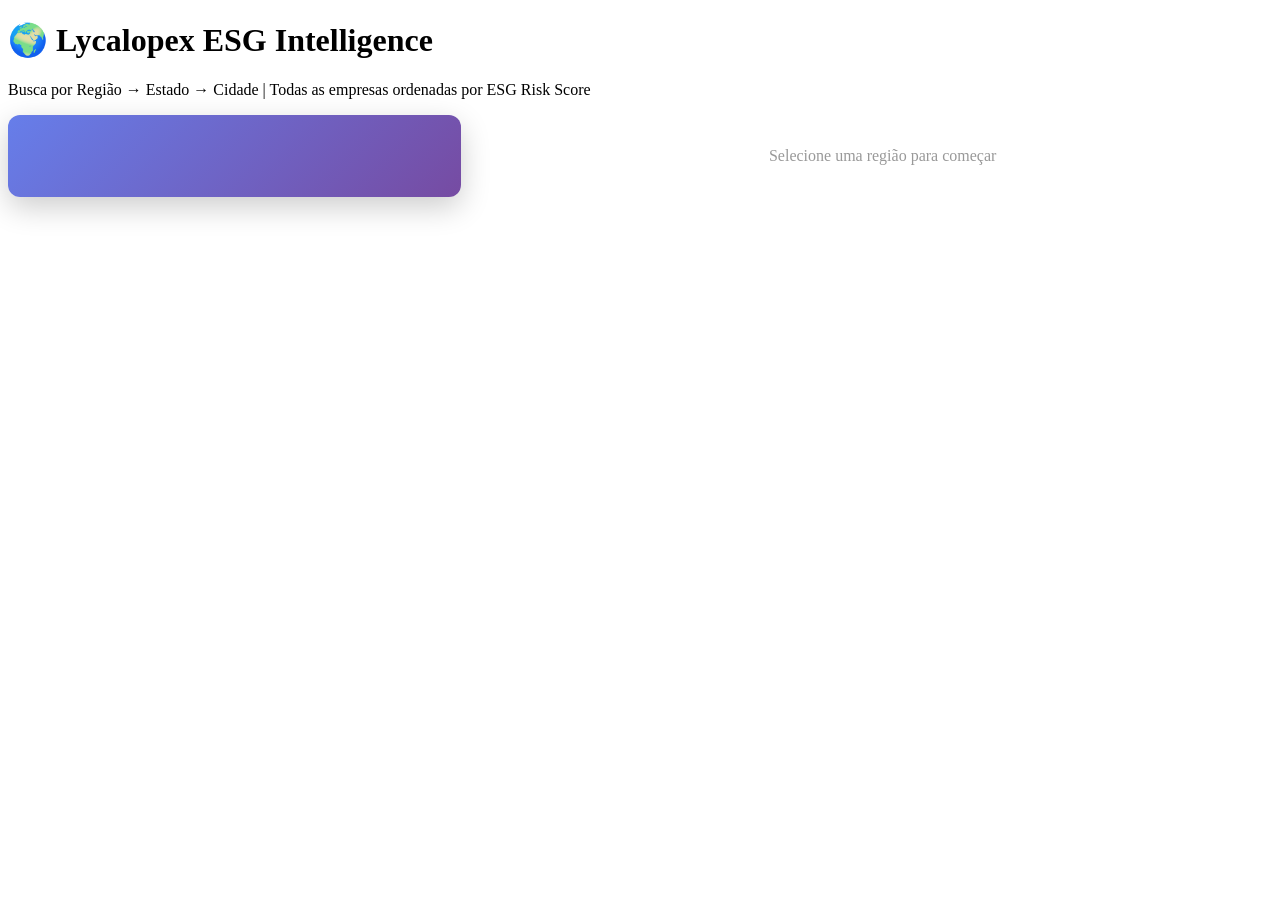
==== commit 246c6c88: "fix: Set map-based UI as default page - Renamed index-map.html to index.html to ensure the new map-b" ====
--- a/index.html
+++ b/index.html
@@ -1,246 +1,314 @@
 <!DOCTYPE html>
 <html lang="pt-BR">
 <head>
-  <meta charset="UTF-8" />
-  <meta name="viewport" content="width=device-width, initial-scale=1.0" />
-  <title>Lycalopex — Monitoramento Agro-Industrial</title>
-  <meta name="description" content="Plataforma de monitoramento estratégico de estruturas agro-industriais. Cruzamento de CNPJs, análise de sócios, score de vulnerabilidade a incêndio e indicadores ambientais." />
-
-  <!-- Fonts: JetBrains Mono + IBM Plex Sans -->
-  <link rel="preconnect" href="https://fonts.googleapis.com" />
-  <link rel="preconnect" href="https://fonts.gstatic.com" crossorigin />
-  <link href="https://fonts.googleapis.com/css2?family=IBM+Plex+Sans:wght@300;400;500;600;700&family=JetBrains+Mono:wght@300;400;500;600;700&display=swap" rel="stylesheet" />
-
-  <!-- App stylesheet -->
-  <link rel="stylesheet" href="css/style.css" />
+  <meta charset="UTF-8">
+  <meta name="viewport" content="width=device-width, initial-scale=1.0">
+  <title>Lycalopex — Inteligência ESG para Campo</title>
+  <link rel="stylesheet" href="style.css">
+  <style>
+    /* Map-based search styles */
+    .search-container {
+      display: flex;
+      gap: 2rem;
+      margin-bottom: 2rem;
+      flex-wrap: wrap;
+    }
+
+    .map-panel {
+      flex: 1;
+      min-width: 300px;
+      background: linear-gradient(135deg, #667eea 0%, #764ba2 100%);
+      border-radius: 12px;
+      padding: 2rem;
+      color: white;
+      box-shadow: 0 10px 30px rgba(0,0,0,0.2);
+    }
+
+    .map-title {
+      font-size: 1.5rem;
+      font-weight: 700;
+      margin-bottom: 1.5rem;
+      text-align: center;
+    }
+
+    .region-map {
+      display: flex;
+      flex-direction: column;
+      gap: 1rem;
+    }
+
+    .region-buttons {
+      display: grid;
+      grid-template-columns: 1fr;
+      gap: 0.75rem;
+    }
+
+    .region-btn {
+      padding: 1rem;
+      border: none;
+      border-radius: 8px;
+      cursor: pointer;
+      font-weight: 600;
+      font-size: 1rem;
+      transition: all 0.3s ease;
+      display: flex;
+      flex-direction: column;
+      align-items: flex-start;
+      color: white;
+      text-shadow: 0 1px 2px rgba(0,0,0,0.3);
+    }
+
+    .region-btn:hover {
+      transform: translateX(4px);
+      box-shadow: 0 6px 20px rgba(0,0,0,0.3);
+    }
+
+    .region-btn.active {
+      border: 3px solid white;
+      box-shadow: 0 0 20px rgba(255,255,255,0.5);
+    }
+
+    .region-name {
+      font-size: 1.1rem;
+      margin-bottom: 0.25rem;
+    }
+
+    .region-states {
+      font-size: 0.75rem;
+      opacity: 0.9;
+    }
+
+    .state-selector,
+    .city-selector {
+      background: rgba(255,255,255,0.95);
+      border-radius: 8px;
+      padding: 1.5rem;
+      margin-top: 1rem;
+    }
+
+    .selector-title {
+      font-size: 1.1rem;
+      font-weight: 700;
+      color: #333;
+      margin-bottom: 1rem;
+      text-align: center;
+    }
+
+    .state-buttons,
+    .city-buttons {
+      display: grid;
+      grid-template-columns: repeat(auto-fill, minmax(80px, 1fr));
+      gap: 0.5rem;
+    }
+
+    .state-btn,
+    .city-btn {
+      padding: 0.75rem;
+      border: 2px solid #ddd;
+      background: white;
+      border-radius: 6px;
+      cursor: pointer;
+      font-weight: 600;
+      font-size: 0.9rem;
+      transition: all 0.2s ease;
+      color: #333;
+    }
+
+    .state-btn:hover,
+    .city-btn:hover {
+      border-color: #667eea;
+      background: #f0f4ff;
+      transform: translateY(-2px);
+    }
+
+    .state-btn.active,
+    .city-btn.active {
+      background: #667eea;
+      color: white;
+      border-color: #667eea;
+    }
+
+    .results-panel {
+      flex: 2;
+      min-width: 300px;
+    }
+
+    .loading-spinner {
+      text-align: center;
+      padding: 2rem;
+      color: #667eea;
+      font-weight: 600;
+    }
+
+    .spinner {
+      display: inline-block;
+      width: 40px;
+      height: 40px;
+      border: 4px solid #f3f3f3;
+      border-top: 4px solid #667eea;
+      border-radius: 50%;
+      animation: spin 1s linear infinite;
+    }
+
+    @keyframes spin {
+      0% { transform: rotate(0deg); }
+      100% { transform: rotate(360deg); }
+    }
+
+    .search-breadcrumb {
+      background: #f5f5f5;
+      padding: 1rem;
+      border-radius: 8px;
+      margin-bottom: 1rem;
+      font-size: 0.95rem;
+      color: #666;
+    }
+
+    .breadcrumb-item {
+      display: inline-block;
+      margin-right: 0.5rem;
+    }
+
+    .breadcrumb-item::after {
+      content: ' → ';
+      margin-left: 0.5rem;
+      color: #999;
+    }
+
+    .breadcrumb-item:last-child::after {
+      content: '';
+    }
+
+    .breadcrumb-item.active {
+      color: #667eea;
+      font-weight: 700;
+    }
+
+    /* Hide elements initially */
+    .hidden {
+      display: none !important;
+    }
+
+    /* Responsive */
+    @media (max-width: 768px) {
+      .search-container {
+        flex-direction: column;
+      }
+
+      .state-buttons,
+      .city-buttons {
+        grid-template-columns: repeat(auto-fill, minmax(70px, 1fr));
+      }
+
+      .region-buttons {
+        grid-template-columns: 1fr;
+      }
+    }
+  </style>
 </head>
 <body>
-
-<div class="app-wrapper">
-
-  <!-- ── Header ─────────────────────────────────────────────────────────── -->
-  <header class="app-header">
-    <div class="header-brand">
-      <div class="brand-logo" aria-hidden="true"></div>
-      <span class="brand-name">Lycalopex</span>
-      <span class="brand-tagline">Monitoramento Agro-Industrial</span>
-    </div>
-    <div class="header-status">
-      <span><span class="status-dot"></span>Sistema ativo</span>
-      <span>Fontes: Receita Federal · Brasil.IO · Portal da Transparência</span>
-    </div>
-  </header>
-
-  <!-- ── Hero ───────────────────────────────────────────────────────────── -->
-  <section class="hero-banner" aria-label="Introdução">
-    <div class="hero-bg" role="presentation" aria-hidden="true"></div>
-    <div class="hero-content">
-      <p class="hero-eyebrow">Inteligência de dados públicos</p>
-      <h1 class="hero-title">
-        Estruturas Agro-Industriais<br />
-        <span>por Score de Vulnerabilidade</span>
-      </h1>
-      <p class="hero-desc">
-        Consulta e cruzamento de CNPJs de estruturas agro-industriais com dados públicos da Receita Federal,
-        Brasil.IO e Portal da Transparência. Score de vulnerabilidade a incêndio calculado com base em
-        porte, atividade CNAE, localização e modernidade da estrutura. Dados de sócios com CPF mascarado.
-        Nenhum dado privado ou autenticação necessária.
-      </p>
-    </div>
-  </section>
-
-  <!-- ── Error banner ───────────────────────────────────────────────────── -->
-  <div id="error-banner" class="error-banner hidden" role="alert" aria-live="assertive"></div>
-
-  <!-- ── CNPJ input zone ────────────────────────────────────────────────── -->
-  <section class="input-zone" aria-label="Entrada de CNPJs">
-    <div class="input-zone-inner">
-      <div style="flex:1;min-width:280px">
-        <p class="input-label">CNPJs para consultar (um por linha, ou separados por vírgula)</p>
-        <textarea
-          id="cnpj-input"
-          class="cnpj-textarea"
-          placeholder="Ex: 02.916.265/0001-60&#10;01.838.723/0001-27&#10;..."
-          aria-label="Lista de CNPJs"
-          spellcheck="false"
-        ></textarea>
+  <div class="container">
+    <!-- Header -->
+    <header class="header">
+      <div class="header-content">
+        <h1 class="header-title">🌍 Lycalopex ESG Intelligence</h1>
+        <p class="header-subtitle">Busca por Região → Estado → Cidade | Todas as empresas ordenadas por ESG Risk Score</p>
       </div>
-      <div class="input-actions">
-        <button id="btn-load" class="btn btn-primary" type="button">
-          ▶ Consultar CNPJs
-        </button>
-        <button id="btn-demo" class="btn btn-secondary" type="button">
-          ⬡ Carregar Demo
-        </button>
-        <button id="btn-export" class="btn btn-export" type="button" title="Exportar resultados em CSV (Ctrl+E)">
-          ↓ Exportar CSV
-        </button>
-      </div>
-      <div style="align-self:flex-end;padding-bottom:0.25rem">
-        <p class="input-label" style="margin-bottom:0.35rem">Buscar por Cidade — Embargos IBAMA (PR · 121 municípios)</p>
-        <div class="city-search-box">
-          <input
-            id="city-search-input"
-            type="text"
-            class="filter-input"
-            placeholder="Toledo, Cascavel, Curitiba..."
-            aria-label="Buscar por cidade"
-            list="city-datalist"
-          />
-          <datalist id="city-datalist">
-            <option value="Toledo">
-            <option value="Cascavel">
-            <option value="Foz do Iguaçu">
-            <option value="Palotina">
-            <option value="Curitiba">
-            <option value="Guarapuava">
-            <option value="Paranaguá">
-            <option value="Londrina">
-            <option value="Maringá">
-            <option value="Ponta Grossa">
-            <option value="Umuarama">
-            <option value="Guaíra">
-            <option value="Bituruna">
-            <option value="General Carneiro">
-            <option value="União da Vitória">
-            <option value="Pinhão">
-            <option value="Palmas">
-            <option value="Inácio Martins">
-            <option value="Cruz Machado">
-            <option value="Coronel Domingos Soares">
-          </datalist>
-          <button id="btn-outlaw-search" class="btn btn-risk btn-small" title="Buscar infratores nesta cidade">
-            🕵️ Modo Infrator
-          </button>
+    </header>
+
+    <!-- Main content -->
+    <main class="main">
+      <!-- Step-by-step search -->
+      <div class="search-container">
+        <!-- Map panel (left) -->
+        <div class="map-panel" id="map-panel">
+          <div id="region-map-container"></div>
+          <div id="state-selector-container" class="hidden"></div>
+          <div id="city-selector-container" class="hidden"></div>
+        </div>
+
+        <!-- Results panel (right) -->
+        <div class="results-panel">
+          <div id="search-breadcrumb" class="search-breadcrumb hidden">
+            <span class="breadcrumb-item" id="breadcrumb-region"></span>
+            <span class="breadcrumb-item" id="breadcrumb-state"></span>
+            <span class="breadcrumb-item" id="breadcrumb-city"></span>
+          </div>
+
+          <div id="results-container">
+            <div style="text-align: center; padding: 2rem; color: #999;">
+              Selecione uma região para começar
+            </div>
+          </div>
         </div>
       </div>
-    </div>
-  </section>
-
-  <!-- ── Stats bar ──────────────────────────────────────────────────────── -->
-  <div id="stats-bar" class="stats-bar" aria-live="polite" aria-label="Resumo estatístico">
-    <div class="stat-item">
-      <span class="stat-value mono">0</span>
-      <span class="stat-label">Total carregado</span>
-    </div>
+
+      <!-- Stats bar -->
+      <div id="stats-bar" class="stats-bar hidden"></div>
+
+      <!-- Results table -->
+      <div id="table-container" class="hidden">
+        <div class="table-controls">
+          <div class="control-group">
+            <label for="filter-type">Tipo:</label>
+            <select id="filter-type"></select>
+          </div>
+          <div class="control-group">
+            <label for="filter-esg">ESG Risk:</label>
+            <select id="filter-esg">
+              <option value="">Todos</option>
+              <option value="Crítico">Crítico</option>
+              <option value="Alto">Alto</option>
+              <option value="Moderado">Moderado</option>
+              <option value="Baixo">Baixo</option>
+            </select>
+          </div>
+          <div class="control-group">
+            <label for="sort-field">Ordenar por:</label>
+            <select id="sort-field">
+              <option value="esg">ESG Risk (↓)</option>
+              <option value="vulnerability">Vulnerabilidade (↓)</option>
+              <option value="resistance">Resistência (↓)</option>
+              <option value="razaoSocial">Razão Social (A-Z)</option>
+            </select>
+          </div>
+          <button id="export-csv" class="btn btn-secondary">📥 Exportar CSV</button>
+        </div>
+
+        <table id="results-table" class="results-table">
+          <thead>
+            <tr>
+              <th class="col-cnpj">CNPJ</th>
+              <th class="col-razao">Razão Social</th>
+              <th class="col-municipio">Município</th>
+              <th class="col-cnae">CNAE</th>
+              <th class="col-vulnerability">Vulnerabilidade</th>
+              <th class="col-resistance">Resistência</th>
+              <th class="col-env">Ambiental</th>
+              <th class="col-ac">Compliance</th>
+              <th class="col-esg">ESG Risk</th>
+              <th class="col-expand"></th>
+            </tr>
+          </thead>
+          <tbody id="table-body">
+            <tr class="empty-state">
+              <td colspan="10">Carregando dados...</td>
+            </tr>
+          </tbody>
+        </table>
+      </div>
+    </main>
   </div>
 
-  <!-- ── Filter bar ─────────────────────────────────────────────────────── -->
-  <div class="filter-bar" role="search" aria-label="Filtros">
-    <span class="filter-label">Filtros:</span>
-
-    <select id="filter-type" class="filter-select" aria-label="Tipo de estrutura">
-      <option value="">Todos os tipos</option>
-    </select>
-
-    <select id="filter-anticorr" class="filter-select" aria-label="Status de Compliance">
-      <option value="">Todos os status</option>
-      <option value="found">Alertas de Risco</option>
-      <option value="clean">Fichas Limpas</option>
-    </select>
-
-    <div class="filter-sep" aria-hidden="true"></div>
-    
-    <label class="toggle-switch">
-      <input type="checkbox" id="toggle-outlaw-only">
-      <span class="toggle-slider"></span>
-      <span class="toggle-label">Apenas Infratores</span>
-    </label>
-
-    <div class="filter-sep" aria-hidden="true"></div>
-
-    <span class="record-count" id="record-count" aria-live="polite">0 estruturas</span>
-  </div>
-
-  <!-- ── Main table ─────────────────────────────────────────────────────── -->
-  <main class="table-wrapper" role="main">
-    <table class="data-table" aria-label="Estruturas agro-industriais">
-      <thead>
-        <tr>
-          <th class="col-rank" aria-label="Posição">#</th>
-          <th class="col-cnpj">CNPJ</th>
-          <th class="col-name" data-sort="razaoSocial" tabindex="0" role="columnheader" aria-sort="none">
-            Razão Social / Atividade
-          </th>
-          <th class="col-city" data-sort="municipio" tabindex="0" role="columnheader" aria-sort="none">
-            Município
-          </th>
-          <th class="col-vuln" data-sort="vulnerability" tabindex="0" role="columnheader" aria-sort="descending">
-            Vuln. Incêndio ↓
-          </th>
-          <th class="col-resist" data-sort="resistance" tabindex="0" role="columnheader" aria-sort="none">
-            Resistência
-          </th>
-          <th class="col-env" data-sort="env" tabindex="0" role="columnheader" aria-sort="none">
-            Risco Amb.
-          </th>
-          <th class="col-ac">
-            Compliance
-          </th>
-          <th class="col-ue" data-sort="ue" tabindex="0" role="columnheader" aria-sort="none">
-            Acesso Não-Aut.
-          </th>
-          <th class="col-esg" data-sort="esg" tabindex="0" role="columnheader" aria-sort="none">
-            ESG Risk Index
-          </th>
-          <th class="col-expand" aria-label="Expandir detalhes"></th>
-        </tr>
-      </thead>
-      <tbody id="table-body">
-        <tr class="empty-state">
-          <td colspan="10">
-            <div class="empty-inner">
-              <div class="empty-icon">⬡</div>
-              <p>Nenhuma estrutura carregada.</p>
-              <p class="empty-sub">Informe CNPJs no campo acima ou clique em <strong>Carregar Demo</strong>.</p>
-            </div>
-          </td>
-        </tr>
-      </tbody>
-    </table>
-  </main>
-
-  <!-- ── Footer ─────────────────────────────────────────────────────────── -->
-  <footer class="app-footer">
-    <span class="footer-text">
-      Lycalopex v1.0 · Dados exclusivamente de fontes públicas · CPFs exibidos apenas com máscara
-    </span>
-    <div class="footer-sources">
-      <a href="https://www.receitaws.com.br/" target="_blank" rel="noopener">ReceitaWS</a>
-      <a href="https://brasil.io/dataset/socios-brasil/" target="_blank" rel="noopener">Brasil.IO</a>
-      <a href="https://portaldatransparencia.gov.br/sancoes" target="_blank" rel="noopener">Portal da Transparência</a>
-      <a href="https://servicodados.ibge.gov.br/api/docs/" target="_blank" rel="noopener">IBGE</a>
-    </div>
-  </footer>
-
-</div><!-- .app-wrapper -->
-
-<!-- ── Loading overlay ──────────────────────────────────────────────────── -->
-<div id="loading-overlay" class="loading-overlay hidden" role="status" aria-live="polite">
-  <div class="loading-spinner" aria-hidden="true"></div>
-  <p id="loading-msg" class="loading-text">Carregando...</p>
-  <div class="loading-bar" aria-hidden="true">
-    <div class="loading-bar-fill"></div>
-  </div>
-  <p class="loading-text" style="font-size:0.68rem;opacity:0.6">
-    ReceitaWS limita a 3 consultas/minuto no plano gratuito.<br />
-    Aguarde entre as consultas para evitar bloqueio.
-  </p>
-</div>
-
-<!-- ── Toast notification ───────────────────────────────────────────────── -->
-<div id="toast" class="toast" role="status" aria-live="polite"></div>
-
-<!<!-- ── ESG Intelligence API Key Configuration ──────────────────────────────────────── -->
-<script>
-  // Configure Portal da Transparência API key for CNEP/CEIS/PEP lookups
-  // Obtenha uma chave gratuita em: https://portaldatransparencia.gov.br/api-de-dados
-  window.__LYCALOPEX_API_KEY__ = 'CONFIGURE_HERE';
-  // Example: window.__LYCALOPEX_API_KEY__ = 'sua-chave-aqui';
-</script>
-
-<!-- ── App entry (ES modules) ──────────────────────────────────────── -->
-<script type="module" src="js/app.js"></script>
-
+  <!-- Toast notification -->
+  <div id="toast" class="toast" role="status" aria-live="polite"></div>
+
+  <!-- ESG Intelligence API Key Configuration -->
+  <script>
+    window.__LYCALOPEX_API_KEY__ = '1d5r8yt963h2v4g5h6j3k138sbfiec21';
+  </script>
+
+  <!-- App entry -->
+  <script type="module" src="js/app-map.js"></script>
 </body>
 </html>
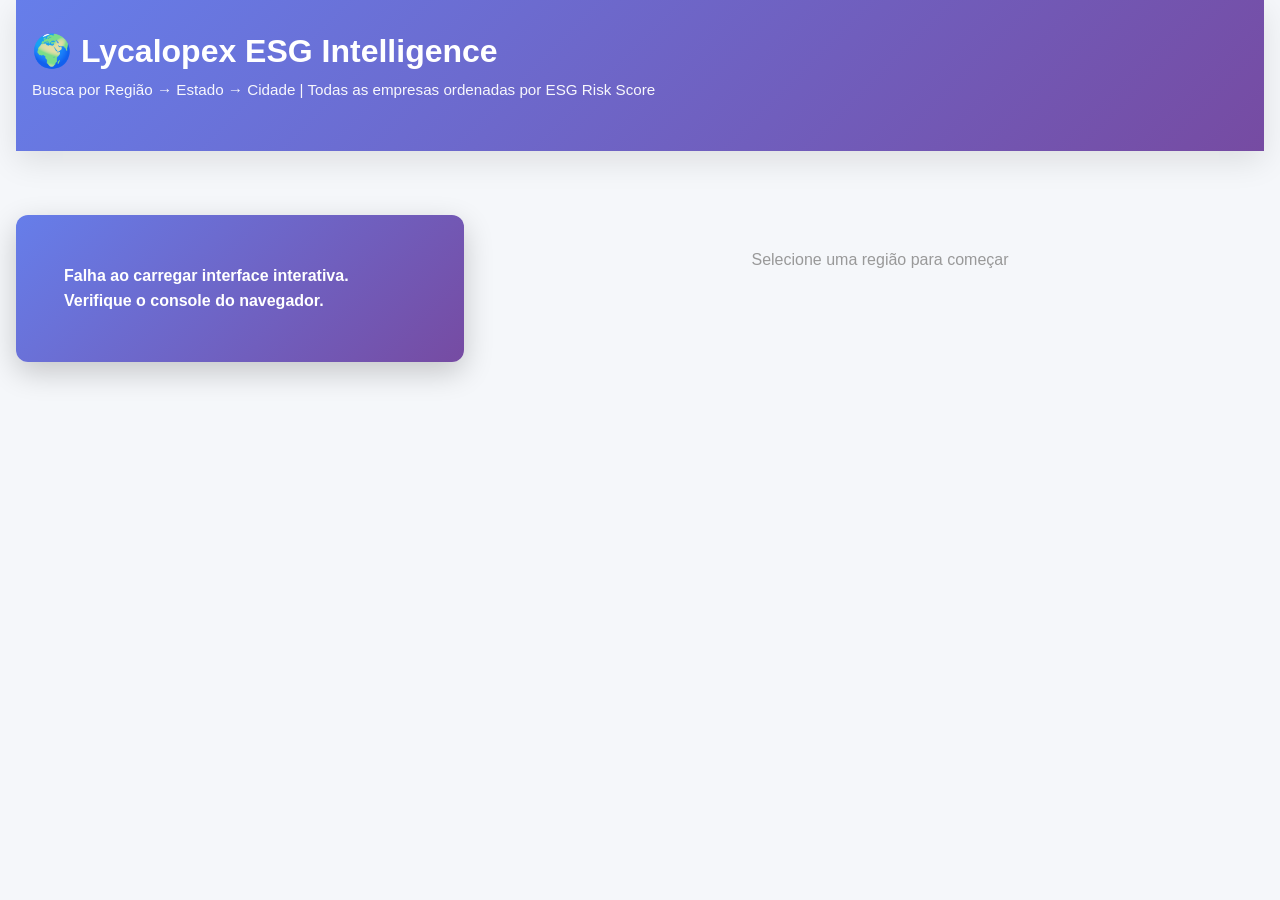
==== commit de152886: "chore: add app-map bootstrap logging and fallback Made-with: Cursor" ====
--- a/index.html
+++ b/index.html
@@ -309,6 +309,15 @@
   </script>
 
   <!-- App entry -->
-  <script type="module" src="js/app-map.js"></script>
+  <script type="module">
+    console.log('[Lycalopex] app-map bootstrap starting...');
+    import('./js/app-map.js').catch(err => {
+      console.error('[Lycalopex] Failed to load app-map.js', err);
+      const panel = document.getElementById('region-map-container');
+      if (panel) {
+        panel.innerHTML = '<div style="padding:1rem;color:#fff;font-weight:600;">Falha ao carregar interface interativa. Verifique o console do navegador.</div>';
+      }
+    });
+  </script>
 </body>
 </html>
--- a/style.css
+++ b/style.css
@@ -0,0 +1,585 @@
+/* Lycalopex v2.0 — ESG Intelligence Platform */
+
+* {
+  margin: 0;
+  padding: 0;
+  box-sizing: border-box;
+}
+
+:root {
+  --primary: #667eea;
+  --primary-dark: #764ba2;
+  --success: #48bb78;
+  --warning: #f6ad55;
+  --danger: #f56565;
+  --info: #4299e1;
+  --text-dark: #1a202c;
+  --text-light: #718096;
+  --bg-light: #f7fafc;
+  --border-light: #e2e8f0;
+  --shadow: 0 10px 30px rgba(0, 0, 0, 0.1);
+}
+
+html, body {
+  font-family: -apple-system, BlinkMacSystemFont, 'Segoe UI', Roboto, 'Helvetica Neue', Arial, sans-serif;
+  color: var(--text-dark);
+  background-color: #f5f7fa;
+  line-height: 1.6;
+}
+
+/* ── Layout ────────────────────────────────────────────────────────────────── */
+
+.container {
+  max-width: 1400px;
+  margin: 0 auto;
+  padding: 0 1rem;
+}
+
+.header {
+  background: linear-gradient(135deg, var(--primary) 0%, var(--primary-dark) 100%);
+  color: white;
+  padding: 2rem 0;
+  margin-bottom: 2rem;
+  box-shadow: var(--shadow);
+}
+
+.header-content {
+  max-width: 1400px;
+  margin: 0 auto;
+  padding: 0 1rem;
+}
+
+.header-title {
+  font-size: 2rem;
+  font-weight: 700;
+  margin-bottom: 0.5rem;
+}
+
+.header-subtitle {
+  font-size: 0.95rem;
+  opacity: 0.95;
+}
+
+.main {
+  padding: 2rem 0;
+}
+
+/* ── Typography ────────────────────────────────────────────────────────────── */
+
+h1, h2, h3, h4, h5, h6 {
+  font-weight: 700;
+  line-height: 1.2;
+  margin-bottom: 1rem;
+}
+
+h1 { font-size: 2rem; }
+h2 { font-size: 1.5rem; }
+h3 { font-size: 1.25rem; }
+h4 { font-size: 1.1rem; }
+h5 { font-size: 1rem; }
+h6 { font-size: 0.9rem; }
+
+p {
+  margin-bottom: 1rem;
+}
+
+a {
+  color: var(--primary);
+  text-decoration: none;
+  transition: color 0.2s;
+}
+
+a:hover {
+  color: var(--primary-dark);
+  text-decoration: underline;
+}
+
+/* ── Buttons ────────────────────────────────────────────────────────────────── */
+
+.btn {
+  padding: 0.75rem 1.5rem;
+  border: none;
+  border-radius: 6px;
+  font-weight: 600;
+  cursor: pointer;
+  transition: all 0.2s;
+  font-size: 0.95rem;
+  display: inline-block;
+  text-align: center;
+}
+
+.btn:disabled {
+  opacity: 0.6;
+  cursor: not-allowed;
+}
+
+.btn-primary {
+  background-color: var(--primary);
+  color: white;
+}
+
+.btn-primary:hover:not(:disabled) {
+  background-color: var(--primary-dark);
+  transform: translateY(-2px);
+  box-shadow: 0 4px 12px rgba(102, 126, 234, 0.4);
+}
+
+.btn-secondary {
+  background-color: var(--bg-light);
+  color: var(--text-dark);
+  border: 1px solid var(--border-light);
+}
+
+.btn-secondary:hover:not(:disabled) {
+  background-color: white;
+  border-color: var(--primary);
+  color: var(--primary);
+}
+
+.btn-danger {
+  background-color: var(--danger);
+  color: white;
+}
+
+.btn-danger:hover:not(:disabled) {
+  background-color: #e53e3e;
+}
+
+.btn-success {
+  background-color: var(--success);
+  color: white;
+}
+
+.btn-success:hover:not(:disabled) {
+  background-color: #38a169;
+}
+
+/* ── Forms ────────────────────────────────────────────────────────────────── */
+
+input, select, textarea {
+  padding: 0.75rem;
+  border: 1px solid var(--border-light);
+  border-radius: 6px;
+  font-family: inherit;
+  font-size: 0.95rem;
+  transition: border-color 0.2s;
+}
+
+input:focus, select:focus, textarea:focus {
+  outline: none;
+  border-color: var(--primary);
+  box-shadow: 0 0 0 3px rgba(102, 126, 234, 0.1);
+}
+
+label {
+  display: block;
+  margin-bottom: 0.5rem;
+  font-weight: 600;
+  color: var(--text-dark);
+}
+
+/* ── Tables ────────────────────────────────────────────────────────────────── */
+
+.results-table {
+  width: 100%;
+  border-collapse: collapse;
+  background: white;
+  border-radius: 8px;
+  overflow: hidden;
+  box-shadow: var(--shadow);
+  margin-top: 1.5rem;
+}
+
+.results-table thead {
+  background-color: var(--bg-light);
+  border-bottom: 2px solid var(--border-light);
+}
+
+.results-table th {
+  padding: 1rem;
+  text-align: left;
+  font-weight: 700;
+  color: var(--text-dark);
+  font-size: 0.9rem;
+  white-space: nowrap;
+}
+
+.results-table td {
+  padding: 1rem;
+  border-bottom: 1px solid var(--border-light);
+  font-size: 0.9rem;
+}
+
+.results-table tbody tr:hover {
+  background-color: var(--bg-light);
+}
+
+.results-table tbody tr.row-detail {
+  background-color: #fafbfc;
+}
+
+.results-table tbody tr.row-detail td {
+  padding: 0;
+  border: none;
+}
+
+/* Column widths */
+.col-cnpj { width: 120px; }
+.col-razao { width: 200px; }
+.col-municipio { width: 120px; }
+.col-cnae { width: 100px; }
+.col-vulnerability { width: 100px; }
+.col-resistance { width: 100px; }
+.col-env { width: 100px; }
+.col-ac { width: 100px; }
+.col-esg { width: 100px; }
+.col-expand { width: 50px; text-align: center; }
+
+/* ── Cards ────────────────────────────────────────────────────────────────── */
+
+.card {
+  background: white;
+  border-radius: 8px;
+  padding: 1.5rem;
+  box-shadow: var(--shadow);
+  margin-bottom: 1.5rem;
+}
+
+.card-header {
+  font-size: 1.1rem;
+  font-weight: 700;
+  margin-bottom: 1rem;
+  padding-bottom: 1rem;
+  border-bottom: 2px solid var(--border-light);
+}
+
+.card-section {
+  margin-bottom: 1.5rem;
+}
+
+.card-section:last-child {
+  margin-bottom: 0;
+}
+
+/* ── Badges ────────────────────────────────────────────────────────────────── */
+
+.badge {
+  display: inline-block;
+  padding: 0.25rem 0.75rem;
+  border-radius: 20px;
+  font-size: 0.8rem;
+  font-weight: 600;
+  white-space: nowrap;
+}
+
+.badge-critical {
+  background-color: #fed7d7;
+  color: #c53030;
+}
+
+.badge-high {
+  background-color: #feebc8;
+  color: #c05621;
+}
+
+.badge-moderate {
+  background-color: #fef3c7;
+  color: #92400e;
+}
+
+.badge-low {
+  background-color: #dcfce7;
+  color: #166534;
+}
+
+.badge-info {
+  background-color: #dbeafe;
+  color: #1e40af;
+}
+
+.badge-warning {
+  background-color: #fed7aa;
+  color: #9a3412;
+}
+
+.badge-danger {
+  background-color: #fecaca;
+  color: #991b1b;
+}
+
+.badge-success {
+  background-color: #bbf7d0;
+  color: #065f46;
+}
+
+/* ── Stats bar ────────────────────────────────────────────────────────────── */
+
+.stats-bar {
+  display: grid;
+  grid-template-columns: repeat(auto-fit, minmax(150px, 1fr));
+  gap: 1rem;
+  margin-bottom: 2rem;
+}
+
+.stat-item {
+  background: white;
+  padding: 1.5rem;
+  border-radius: 8px;
+  box-shadow: var(--shadow);
+  text-align: center;
+}
+
+.stat-value {
+  font-size: 2rem;
+  font-weight: 700;
+  color: var(--primary);
+  margin-bottom: 0.5rem;
+}
+
+.stat-label {
+  font-size: 0.9rem;
+  color: var(--text-light);
+  font-weight: 600;
+}
+
+/* ── Filters ────────────────────────────────────────────────────────────────── */
+
+.table-controls {
+  display: flex;
+  gap: 1rem;
+  margin-bottom: 1.5rem;
+  flex-wrap: wrap;
+  align-items: flex-end;
+}
+
+.control-group {
+  display: flex;
+  flex-direction: column;
+  gap: 0.5rem;
+}
+
+.control-group label {
+  margin-bottom: 0;
+  font-size: 0.9rem;
+}
+
+.control-group select {
+  min-width: 150px;
+}
+
+/* ── Toast notifications ────────────────────────────────────────────────────── */
+
+.toast {
+  position: fixed;
+  bottom: 2rem;
+  right: 2rem;
+  background: var(--text-dark);
+  color: white;
+  padding: 1rem 1.5rem;
+  border-radius: 6px;
+  box-shadow: var(--shadow);
+  opacity: 0;
+  transform: translateY(20px);
+  transition: all 0.3s;
+  pointer-events: none;
+  z-index: 1000;
+  max-width: 400px;
+}
+
+.toast.show {
+  opacity: 1;
+  transform: translateY(0);
+  pointer-events: auto;
+}
+
+.toast.success {
+  background: var(--success);
+}
+
+.toast.error {
+  background: var(--danger);
+}
+
+.toast.warning {
+  background: var(--warning);
+  color: var(--text-dark);
+}
+
+/* ── Detail panel ────────────────────────────────────────────────────────────── */
+
+.detail-panel {
+  padding: 2rem;
+  background: white;
+}
+
+.detail-section {
+  margin-bottom: 2rem;
+}
+
+.detail-section:last-child {
+  margin-bottom: 0;
+}
+
+.detail-section-title {
+  font-size: 1.1rem;
+  font-weight: 700;
+  margin-bottom: 1rem;
+  padding-bottom: 0.5rem;
+  border-bottom: 2px solid var(--border-light);
+  color: var(--primary);
+}
+
+.detail-row {
+  display: grid;
+  grid-template-columns: 200px 1fr;
+  gap: 1rem;
+  margin-bottom: 0.75rem;
+  align-items: start;
+}
+
+.detail-label {
+  font-weight: 600;
+  color: var(--text-light);
+  font-size: 0.9rem;
+}
+
+.detail-value {
+  color: var(--text-dark);
+  font-size: 0.95rem;
+}
+
+.detail-value a {
+  color: var(--primary);
+}
+
+/* ── Responsive ────────────────────────────────────────────────────────────── */
+
+@media (max-width: 768px) {
+  .header-title {
+    font-size: 1.5rem;
+  }
+
+  .header-subtitle {
+    font-size: 0.85rem;
+  }
+
+  .results-table {
+    font-size: 0.8rem;
+  }
+
+  .results-table th,
+  .results-table td {
+    padding: 0.75rem 0.5rem;
+  }
+
+  .table-controls {
+    flex-direction: column;
+  }
+
+  .control-group select {
+    width: 100%;
+    min-width: auto;
+  }
+
+  .detail-row {
+    grid-template-columns: 1fr;
+    gap: 0.25rem;
+  }
+
+  .detail-label {
+    font-weight: 700;
+    margin-bottom: 0.25rem;
+  }
+
+  .stats-bar {
+    grid-template-columns: repeat(2, 1fr);
+  }
+
+  .toast {
+    bottom: 1rem;
+    right: 1rem;
+    left: 1rem;
+    max-width: none;
+  }
+}
+
+/* ── Utilities ────────────────────────────────────────────────────────────── */
+
+.hidden {
+  display: none !important;
+}
+
+.text-center {
+  text-align: center;
+}
+
+.text-right {
+  text-align: right;
+}
+
+.text-muted {
+  color: var(--text-light);
+}
+
+.mt-1 { margin-top: 0.5rem; }
+.mt-2 { margin-top: 1rem; }
+.mt-3 { margin-top: 1.5rem; }
+.mt-4 { margin-top: 2rem; }
+
+.mb-1 { margin-bottom: 0.5rem; }
+.mb-2 { margin-bottom: 1rem; }
+.mb-3 { margin-bottom: 1.5rem; }
+.mb-4 { margin-bottom: 2rem; }
+
+.p-1 { padding: 0.5rem; }
+.p-2 { padding: 1rem; }
+.p-3 { padding: 1.5rem; }
+.p-4 { padding: 2rem; }
+
+.gap-1 { gap: 0.5rem; }
+.gap-2 { gap: 1rem; }
+.gap-3 { gap: 1.5rem; }
+.gap-4 { gap: 2rem; }
+
+.flex {
+  display: flex;
+}
+
+.flex-col {
+  flex-direction: column;
+}
+
+.flex-wrap {
+  flex-wrap: wrap;
+}
+
+.items-center {
+  align-items: center;
+}
+
+.justify-between {
+  justify-content: space-between;
+}
+
+.w-full {
+  width: 100%;
+}
+
+.max-w-full {
+  max-width: 100%;
+}
+
+/* ── Print styles ────────────────────────────────────────────────────────────── */
+
+@media print {
+  .header,
+  .table-controls,
+  .btn {
+    display: none;
+  }
+
+  .results-table {
+    box-shadow: none;
+    border: 1px solid var(--border-light);
+  }
+}
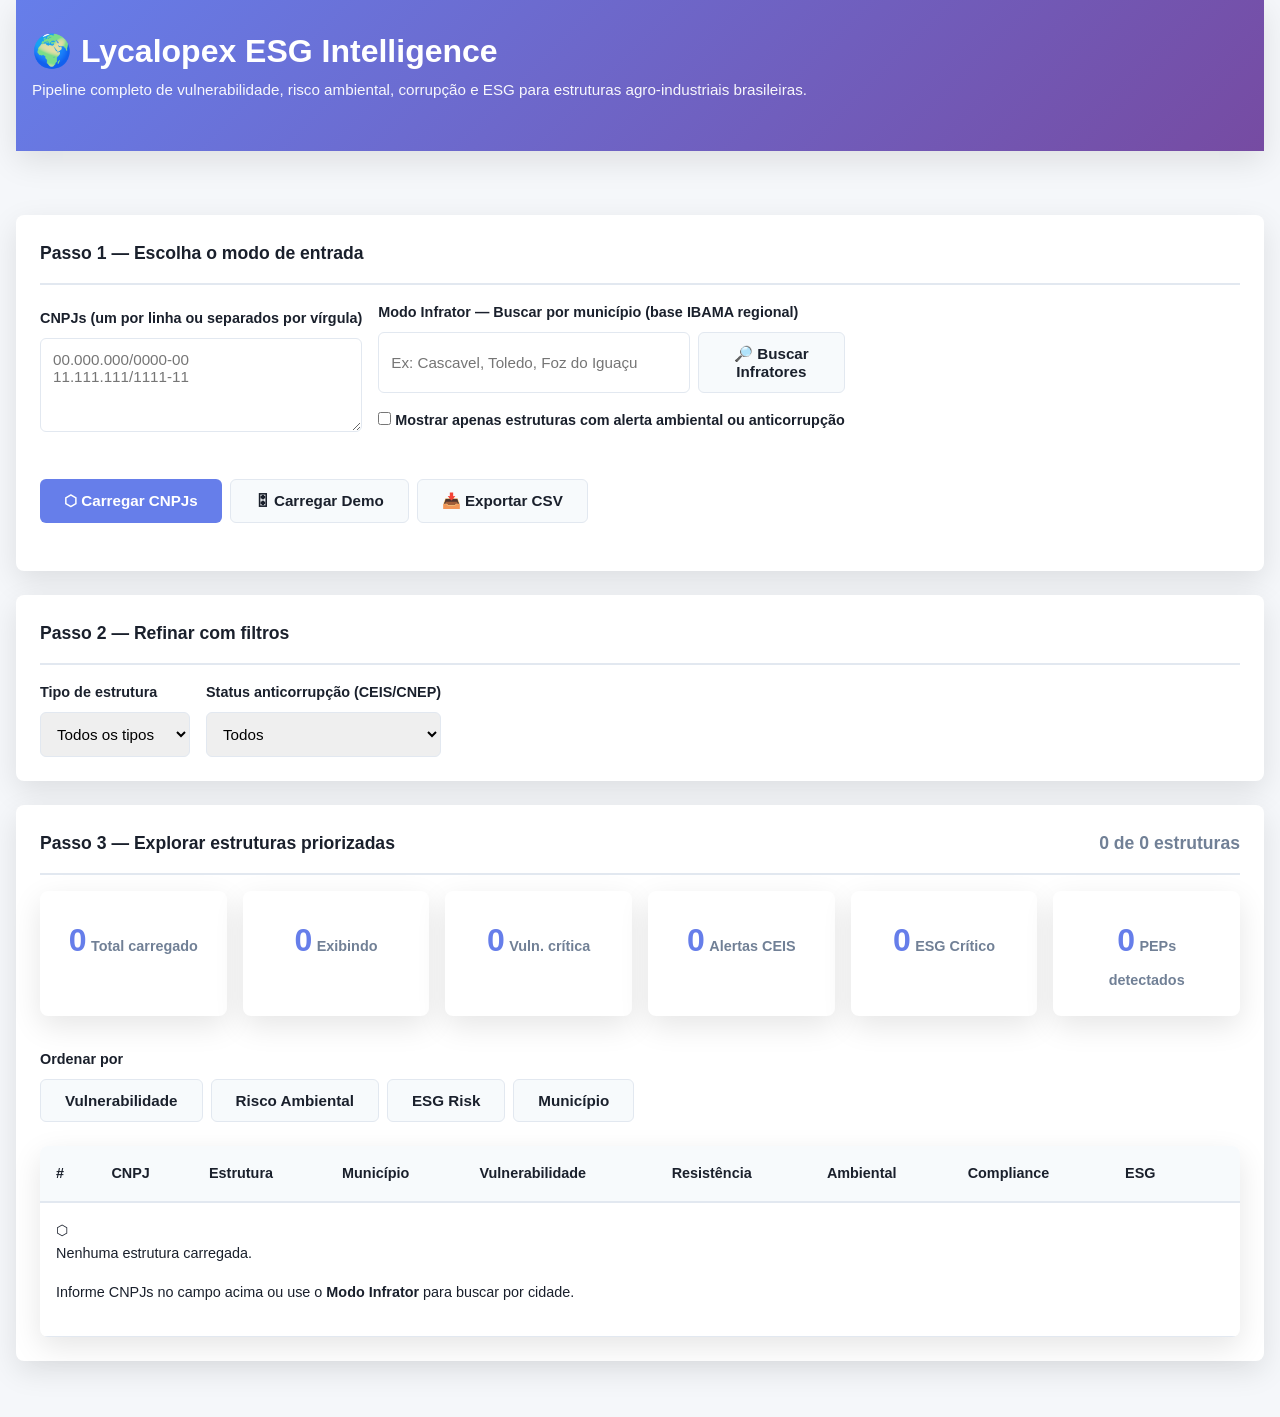
==== commit 97102bc8: "feat: replace map UI with new step-by-step ESG console Made-with: Cursor" ====
--- a/index.html
+++ b/index.html
@@ -5,297 +5,127 @@
   <meta name="viewport" content="width=device-width, initial-scale=1.0">
   <title>Lycalopex — Inteligência ESG para Campo</title>
   <link rel="stylesheet" href="style.css">
-  <style>
-    /* Map-based search styles */
-    .search-container {
-      display: flex;
-      gap: 2rem;
-      margin-bottom: 2rem;
-      flex-wrap: wrap;
-    }
-
-    .map-panel {
-      flex: 1;
-      min-width: 300px;
-      background: linear-gradient(135deg, #667eea 0%, #764ba2 100%);
-      border-radius: 12px;
-      padding: 2rem;
-      color: white;
-      box-shadow: 0 10px 30px rgba(0,0,0,0.2);
-    }
-
-    .map-title {
-      font-size: 1.5rem;
-      font-weight: 700;
-      margin-bottom: 1.5rem;
-      text-align: center;
-    }
-
-    .region-map {
-      display: flex;
-      flex-direction: column;
-      gap: 1rem;
-    }
-
-    .region-buttons {
-      display: grid;
-      grid-template-columns: 1fr;
-      gap: 0.75rem;
-    }
-
-    .region-btn {
-      padding: 1rem;
-      border: none;
-      border-radius: 8px;
-      cursor: pointer;
-      font-weight: 600;
-      font-size: 1rem;
-      transition: all 0.3s ease;
-      display: flex;
-      flex-direction: column;
-      align-items: flex-start;
-      color: white;
-      text-shadow: 0 1px 2px rgba(0,0,0,0.3);
-    }
-
-    .region-btn:hover {
-      transform: translateX(4px);
-      box-shadow: 0 6px 20px rgba(0,0,0,0.3);
-    }
-
-    .region-btn.active {
-      border: 3px solid white;
-      box-shadow: 0 0 20px rgba(255,255,255,0.5);
-    }
-
-    .region-name {
-      font-size: 1.1rem;
-      margin-bottom: 0.25rem;
-    }
-
-    .region-states {
-      font-size: 0.75rem;
-      opacity: 0.9;
-    }
-
-    .state-selector,
-    .city-selector {
-      background: rgba(255,255,255,0.95);
-      border-radius: 8px;
-      padding: 1.5rem;
-      margin-top: 1rem;
-    }
-
-    .selector-title {
-      font-size: 1.1rem;
-      font-weight: 700;
-      color: #333;
-      margin-bottom: 1rem;
-      text-align: center;
-    }
-
-    .state-buttons,
-    .city-buttons {
-      display: grid;
-      grid-template-columns: repeat(auto-fill, minmax(80px, 1fr));
-      gap: 0.5rem;
-    }
-
-    .state-btn,
-    .city-btn {
-      padding: 0.75rem;
-      border: 2px solid #ddd;
-      background: white;
-      border-radius: 6px;
-      cursor: pointer;
-      font-weight: 600;
-      font-size: 0.9rem;
-      transition: all 0.2s ease;
-      color: #333;
-    }
-
-    .state-btn:hover,
-    .city-btn:hover {
-      border-color: #667eea;
-      background: #f0f4ff;
-      transform: translateY(-2px);
-    }
-
-    .state-btn.active,
-    .city-btn.active {
-      background: #667eea;
-      color: white;
-      border-color: #667eea;
-    }
-
-    .results-panel {
-      flex: 2;
-      min-width: 300px;
-    }
-
-    .loading-spinner {
-      text-align: center;
-      padding: 2rem;
-      color: #667eea;
-      font-weight: 600;
-    }
-
-    .spinner {
-      display: inline-block;
-      width: 40px;
-      height: 40px;
-      border: 4px solid #f3f3f3;
-      border-top: 4px solid #667eea;
-      border-radius: 50%;
-      animation: spin 1s linear infinite;
-    }
-
-    @keyframes spin {
-      0% { transform: rotate(0deg); }
-      100% { transform: rotate(360deg); }
-    }
-
-    .search-breadcrumb {
-      background: #f5f5f5;
-      padding: 1rem;
-      border-radius: 8px;
-      margin-bottom: 1rem;
-      font-size: 0.95rem;
-      color: #666;
-    }
-
-    .breadcrumb-item {
-      display: inline-block;
-      margin-right: 0.5rem;
-    }
-
-    .breadcrumb-item::after {
-      content: ' → ';
-      margin-left: 0.5rem;
-      color: #999;
-    }
-
-    .breadcrumb-item:last-child::after {
-      content: '';
-    }
-
-    .breadcrumb-item.active {
-      color: #667eea;
-      font-weight: 700;
-    }
-
-    /* Hide elements initially */
-    .hidden {
-      display: none !important;
-    }
-
-    /* Responsive */
-    @media (max-width: 768px) {
-      .search-container {
-        flex-direction: column;
-      }
-
-      .state-buttons,
-      .city-buttons {
-        grid-template-columns: repeat(auto-fill, minmax(70px, 1fr));
-      }
-
-      .region-buttons {
-        grid-template-columns: 1fr;
-      }
-    }
-  </style>
 </head>
 <body>
   <div class="container">
-    <!-- Header -->
     <header class="header">
       <div class="header-content">
         <h1 class="header-title">🌍 Lycalopex ESG Intelligence</h1>
-        <p class="header-subtitle">Busca por Região → Estado → Cidade | Todas as empresas ordenadas por ESG Risk Score</p>
+        <p class="header-subtitle">Pipeline completo de vulnerabilidade, risco ambiental, corrupção e ESG para estruturas agro-industriais brasileiras.</p>
       </div>
     </header>
 
-    <!-- Main content -->
     <main class="main">
-      <!-- Step-by-step search -->
-      <div class="search-container">
-        <!-- Map panel (left) -->
-        <div class="map-panel" id="map-panel">
-          <div id="region-map-container"></div>
-          <div id="state-selector-container" class="hidden"></div>
-          <div id="city-selector-container" class="hidden"></div>
-        </div>
-
-        <!-- Results panel (right) -->
-        <div class="results-panel">
-          <div id="search-breadcrumb" class="search-breadcrumb hidden">
-            <span class="breadcrumb-item" id="breadcrumb-region"></span>
-            <span class="breadcrumb-item" id="breadcrumb-state"></span>
-            <span class="breadcrumb-item" id="breadcrumb-city"></span>
-          </div>
-
-          <div id="results-container">
-            <div style="text-align: center; padding: 2rem; color: #999;">
-              Selecione uma região para começar
+      <!-- Step 1: Entrada de dados (tipo “carrinho”) -->
+      <section class="card">
+        <div class="card-header">Passo 1 — Escolha o modo de entrada</div>
+        <div class="card-section">
+          <div class="table-controls">
+            <div class="control-group">
+              <label for="cnpj-input">CNPJs (um por linha ou separados por vírgula)</label>
+              <textarea id="cnpj-input" rows="4" class="w-full" placeholder="00.000.000/0000-00&#10;11.111.111/1111-11"></textarea>
+            </div>
+            <div class="control-group">
+              <label for="city-search-input">Modo Infrator — Buscar por município (base IBAMA regional)</label>
+              <div class="flex gap-1">
+                <input id="city-search-input" type="text" placeholder="Ex: Cascavel, Toledo, Foz do Iguaçu" class="w-full" />
+                <button id="btn-outlaw-search" class="btn btn-secondary">🔎 Buscar Infratores</button>
+              </div>
+              <label class="mt-1">
+                <input type="checkbox" id="toggle-outlaw-only" />
+                Mostrar apenas estruturas com alerta ambiental ou anticorrupção
+              </label>
+            </div>
+            <div class="control-group">
+              <label>&nbsp;</label>
+              <div class="flex gap-1">
+                <button id="btn-load" class="btn btn-primary">⬡ Carregar CNPJs</button>
+                <button id="btn-demo" class="btn btn-secondary">🎛 Carregar Demo</button>
+                <button id="btn-export" class="btn btn-secondary">📥 Exportar CSV</button>
+              </div>
             </div>
           </div>
         </div>
-      </div>
+      </section>
 
-      <!-- Stats bar -->
-      <div id="stats-bar" class="stats-bar hidden"></div>
-
-      <!-- Results table -->
-      <div id="table-container" class="hidden">
-        <div class="table-controls">
+      <!-- Passo 2: Filtros -->
+      <section class="card">
+        <div class="card-header">Passo 2 — Refinar com filtros</div>
+        <div class="card-section table-controls">
           <div class="control-group">
-            <label for="filter-type">Tipo:</label>
-            <select id="filter-type"></select>
-          </div>
-          <div class="control-group">
-            <label for="filter-esg">ESG Risk:</label>
-            <select id="filter-esg">
+            <label for="filter-type">Tipo de estrutura</label>
+            <select id="filter-type">
               <option value="">Todos</option>
-              <option value="Crítico">Crítico</option>
-              <option value="Alto">Alto</option>
-              <option value="Moderado">Moderado</option>
-              <option value="Baixo">Baixo</option>
             </select>
           </div>
           <div class="control-group">
-            <label for="sort-field">Ordenar por:</label>
-            <select id="sort-field">
-              <option value="esg">ESG Risk (↓)</option>
-              <option value="vulnerability">Vulnerabilidade (↓)</option>
-              <option value="resistance">Resistência (↓)</option>
-              <option value="razaoSocial">Razão Social (A-Z)</option>
+            <label for="filter-anticorr">Status anticorrupção (CEIS/CNEP)</label>
+            <select id="filter-anticorr">
+              <option value="">Todos</option>
+              <option value="found">Com alerta</option>
+              <option value="clean">Sem alerta</option>
             </select>
           </div>
-          <button id="export-csv" class="btn btn-secondary">📥 Exportar CSV</button>
+        </div>
+      </section>
+
+      <!-- Passo 3: Resultados -->
+      <section class="card">
+        <div class="card-header flex justify-between items-center">
+          <span>Passo 3 — Explorar estruturas priorizadas</span>
+          <span id="record-count" class="text-muted">0 estruturas</span>
         </div>
 
-        <table id="results-table" class="results-table">
-          <thead>
-            <tr>
-              <th class="col-cnpj">CNPJ</th>
-              <th class="col-razao">Razão Social</th>
-              <th class="col-municipio">Município</th>
-              <th class="col-cnae">CNAE</th>
-              <th class="col-vulnerability">Vulnerabilidade</th>
-              <th class="col-resistance">Resistência</th>
-              <th class="col-env">Ambiental</th>
-              <th class="col-ac">Compliance</th>
-              <th class="col-esg">ESG Risk</th>
-              <th class="col-expand"></th>
-            </tr>
-          </thead>
-          <tbody id="table-body">
-            <tr class="empty-state">
-              <td colspan="10">Carregando dados...</td>
-            </tr>
-          </tbody>
-        </table>
+        <div id="error-banner" class="text-muted hidden" style="margin-bottom: 1rem;"></div>
+
+        <div id="stats-bar" class="stats-bar"></div>
+
+        <div id="table-container">
+          <div class="table-controls">
+            <div class="control-group">
+              <label>Ordenar por</label>
+              <div class="flex gap-1">
+                <button type="button" class="btn btn-secondary" data-sort="vulnerability">Vulnerabilidade</button>
+                <button type="button" class="btn btn-secondary" data-sort="env">Risco Ambiental</button>
+                <button type="button" class="btn btn-secondary" data-sort="esg">ESG Risk</button>
+                <button type="button" class="btn btn-secondary" data-sort="municipio">Município</button>
+              </div>
+            </div>
+          </div>
+
+          <table id="results-table" class="results-table">
+            <thead>
+              <tr>
+                <th data-sort="vulnerability">#</th>
+                <th>CNPJ</th>
+                <th data-sort="razaoSocial">Estrutura</th>
+                <th data-sort="municipio">Município</th>
+                <th>Vulnerabilidade</th>
+                <th>Resistência</th>
+                <th>Ambiental</th>
+                <th>Compliance</th>
+                <th data-sort="esg">ESG</th>
+                <th></th>
+              </tr>
+            </thead>
+            <tbody id="table-body">
+              <tr class="empty-state">
+                <td colspan="10">
+                  <div class="empty-inner">
+                    <div class="empty-icon">⬡</div>
+                    <p>Nenhuma estrutura carregada.</p>
+                    <p class="empty-sub">Informe CNPJs no passo 1 ou use o modo Infrator por município.</p>
+                  </div>
+                </td>
+              </tr>
+            </tbody>
+          </table>
+        </div>
+      </section>
+
+      <!-- Loading overlay -->
+      <div id="loading-overlay" class="hidden">
+        <div id="loading-msg">Carregando...</div>
       </div>
     </main>
   </div>
@@ -308,16 +138,7 @@
     window.__LYCALOPEX_API_KEY__ = '1d5r8yt963h2v4g5h6j3k138sbfiec21';
   </script>
 
-  <!-- App entry -->
-  <script type="module">
-    console.log('[Lycalopex] app-map bootstrap starting...');
-    import('./js/app-map.js').catch(err => {
-      console.error('[Lycalopex] Failed to load app-map.js', err);
-      const panel = document.getElementById('region-map-container');
-      if (panel) {
-        panel.innerHTML = '<div style="padding:1rem;color:#fff;font-weight:600;">Falha ao carregar interface interativa. Verifique o console do navegador.</div>';
-      }
-    });
-  </script>
+  <!-- App entry (v1/v3 table-based UI) -->
+  <script type="module" src="js/app.js"></script>
 </body>
 </html>
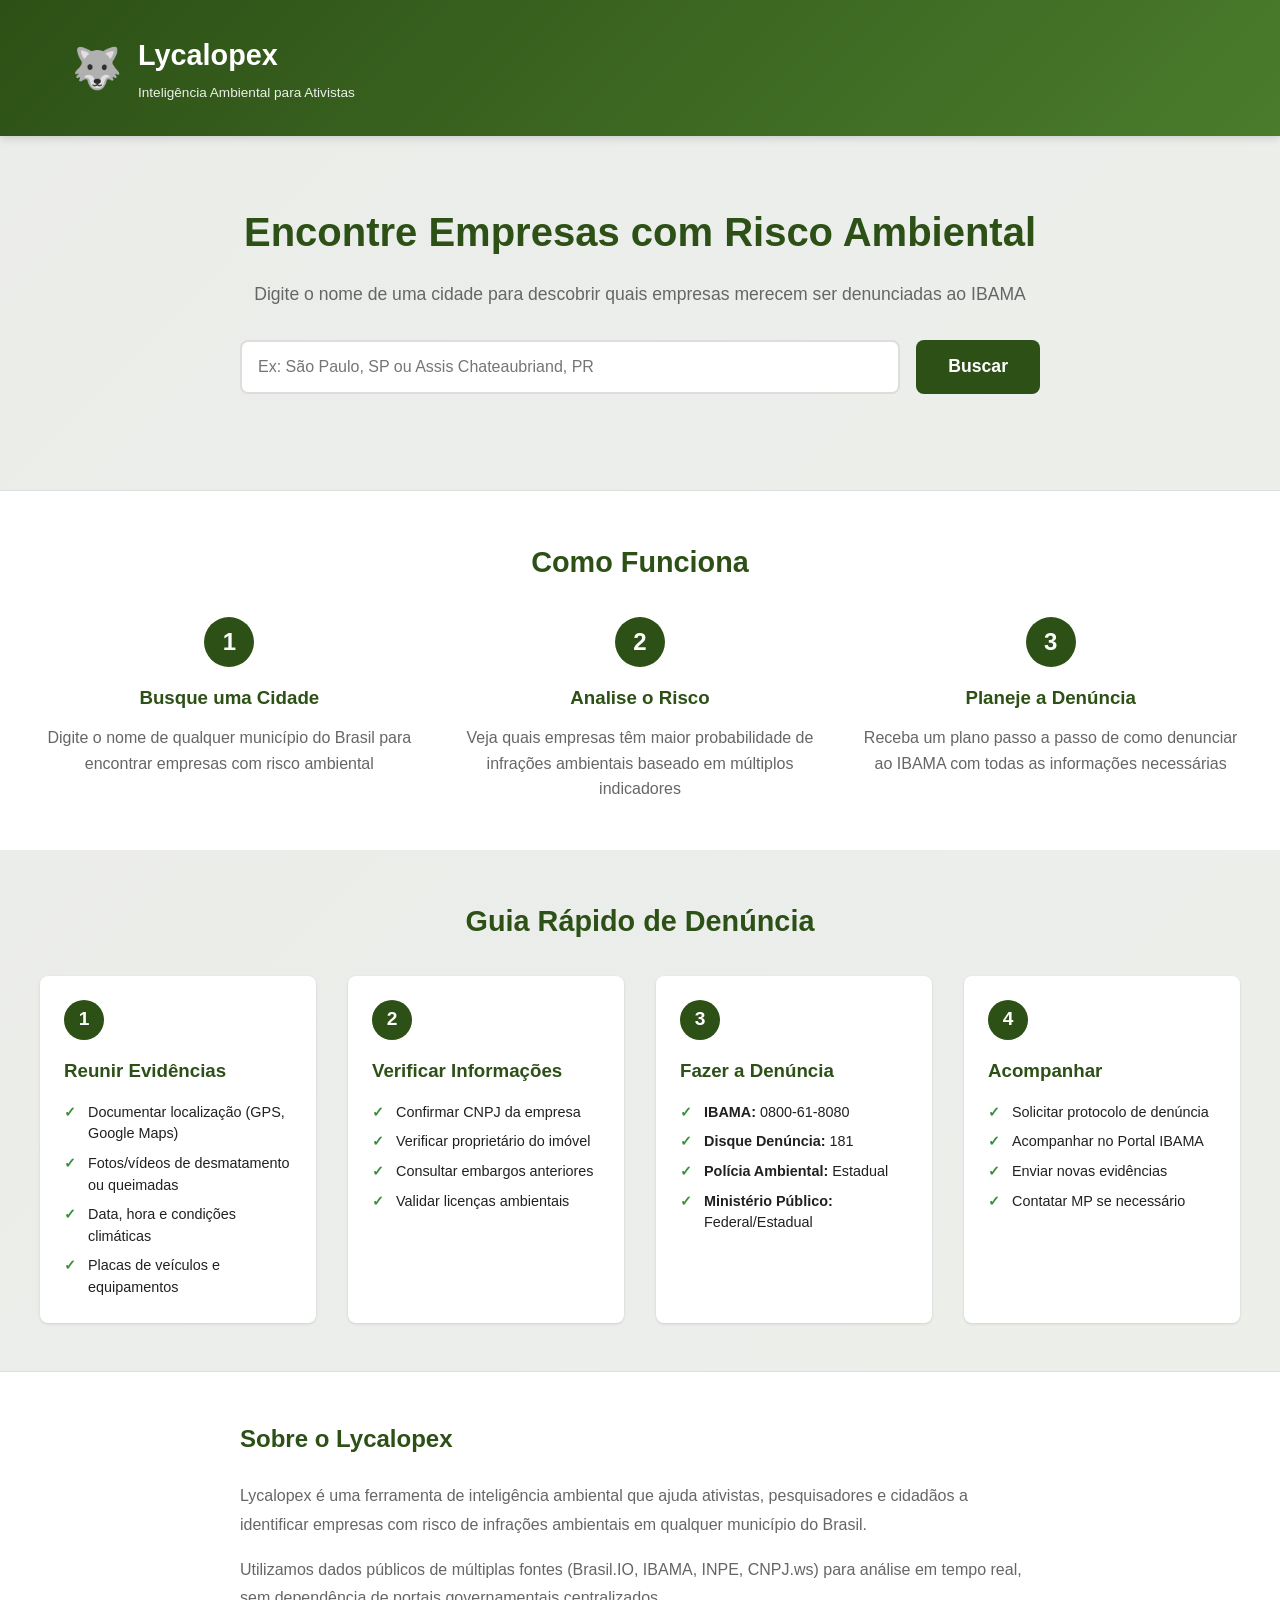
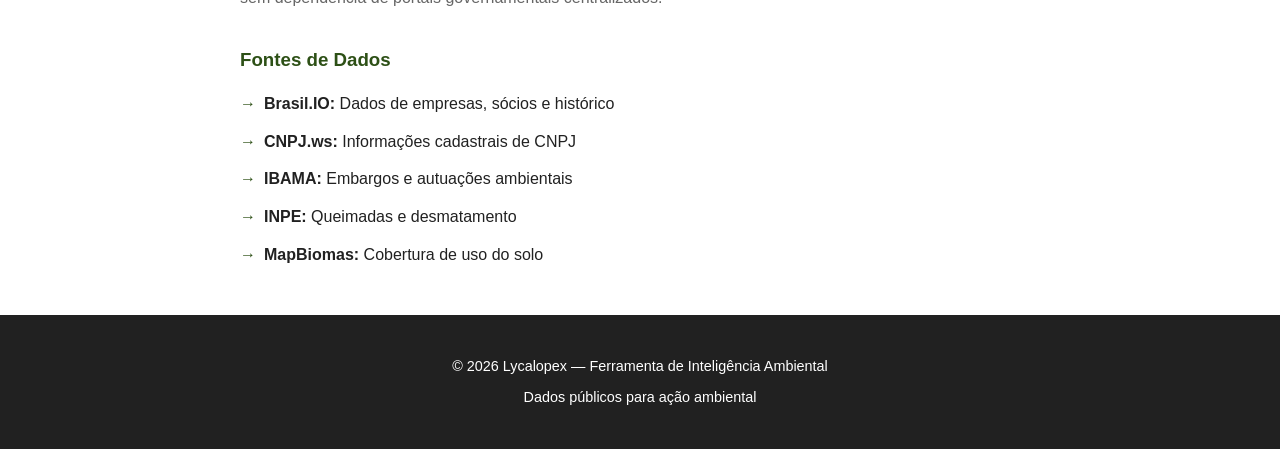
==== commit 7db90a4b: "feat: Redesenho completo da UI com foco em ação" ====
--- a/index.html
+++ b/index.html
@@ -3,142 +3,199 @@
 <head>
   <meta charset="UTF-8">
   <meta name="viewport" content="width=device-width, initial-scale=1.0">
-  <title>Lycalopex — Inteligência ESG para Campo</title>
+  <title>Lycalopex — Plano de Ação Ambiental</title>
   <link rel="stylesheet" href="style.css">
+  <link rel="icon" href="data:image/svg+xml,<svg xmlns='http://www.w3.org/2000/svg' viewBox='0 0 100 100'><text y='75' font-size='75'>🐺</text></svg>">
 </head>
 <body>
-  <div class="container">
+  <div id="app" class="app">
+    <!-- Header -->
     <header class="header">
-      <div class="header-content">
-        <h1 class="header-title">🌍 Lycalopex ESG Intelligence</h1>
-        <p class="header-subtitle">Pipeline completo de vulnerabilidade, risco ambiental, corrupção e ESG para estruturas agro-industriais brasileiras.</p>
+      <div class="header-container">
+        <div class="logo">
+          <span class="logo-icon">🐺</span>
+          <div class="logo-text">
+            <h1>Lycalopex</h1>
+            <p>Inteligência Ambiental para Ativistas</p>
+          </div>
+        </div>
       </div>
     </header>
 
+    <!-- Main Content -->
     <main class="main">
-      <!-- Step 1: Entrada de dados (tipo “carrinho”) -->
-      <section class="card">
-        <div class="card-header">Passo 1 — Escolha o modo de entrada</div>
-        <div class="card-section">
-          <div class="table-controls">
-            <div class="control-group">
-              <label for="cnpj-input">CNPJs (um por linha ou separados por vírgula)</label>
-              <textarea id="cnpj-input" rows="4" class="w-full" placeholder="00.000.000/0000-00&#10;11.111.111/1111-11"></textarea>
-            </div>
-            <div class="control-group">
-              <label for="city-search-input">Modo Infrator — Buscar por município (base IBAMA regional)</label>
-              <div class="flex gap-1">
-                <input id="city-search-input" type="text" placeholder="Ex: Cascavel, Toledo, Foz do Iguaçu" class="w-full" />
-                <button id="btn-outlaw-search" class="btn btn-secondary">🔎 Buscar Infratores</button>
+      <!-- Hero Section -->
+      <section class="hero">
+        <div class="hero-container">
+          <h2>Encontre Empresas com Risco Ambiental</h2>
+          <p>Digite o nome de uma cidade para descobrir quais empresas merecem ser denunciadas ao IBAMA</p>
+          
+          <div class="search-container">
+            <input 
+              type="text" 
+              id="cityInput" 
+              placeholder="Ex: São Paulo, SP ou Assis Chateaubriand, PR"
+              class="search-input"
+              autocomplete="off"
+            >
+            <button id="searchBtn" class="btn btn-primary btn-lg">Buscar</button>
+          </div>
+
+          <div id="loadingIndicator" class="loading-indicator hidden">
+            <div class="spinner"></div>
+            <p id="loadingMessage">Analisando empresas...</p>
+          </div>
+
+          <div id="errorAlert" class="alert alert-danger hidden"></div>
+        </div>
+      </section>
+
+      <!-- Results Section -->
+      <section id="resultsSection" class="results-section hidden">
+        <div class="results-container">
+          <div class="results-header">
+            <h2 id="resultsTitle">Empresas Encontradas</h2>
+            <div class="results-stats">
+              <div class="stat">
+                <span class="stat-label">Total</span>
+                <span class="stat-value" id="totalCount">0</span>
               </div>
-              <label class="mt-1">
-                <input type="checkbox" id="toggle-outlaw-only" />
-                Mostrar apenas estruturas com alerta ambiental ou anticorrupção
-              </label>
-            </div>
-            <div class="control-group">
-              <label>&nbsp;</label>
-              <div class="flex gap-1">
-                <button id="btn-load" class="btn btn-primary">⬡ Carregar CNPJs</button>
-                <button id="btn-demo" class="btn btn-secondary">🎛 Carregar Demo</button>
-                <button id="btn-export" class="btn btn-secondary">📥 Exportar CSV</button>
+              <div class="stat danger">
+                <span class="stat-label">Alto Risco</span>
+                <span class="stat-value" id="highRiskCount">0</span>
               </div>
             </div>
           </div>
-        </div>
-      </section>
-
-      <!-- Passo 2: Filtros -->
-      <section class="card">
-        <div class="card-header">Passo 2 — Refinar com filtros</div>
-        <div class="card-section table-controls">
-          <div class="control-group">
-            <label for="filter-type">Tipo de estrutura</label>
-            <select id="filter-type">
-              <option value="">Todos</option>
-            </select>
-          </div>
-          <div class="control-group">
-            <label for="filter-anticorr">Status anticorrupção (CEIS/CNEP)</label>
-            <select id="filter-anticorr">
-              <option value="">Todos</option>
-              <option value="found">Com alerta</option>
-              <option value="clean">Sem alerta</option>
-            </select>
-          </div>
-        </div>
-      </section>
-
-      <!-- Passo 3: Resultados -->
-      <section class="card">
-        <div class="card-header flex justify-between items-center">
-          <span>Passo 3 — Explorar estruturas priorizadas</span>
-          <span id="record-count" class="text-muted">0 estruturas</span>
-        </div>
-
-        <div id="error-banner" class="text-muted hidden" style="margin-bottom: 1rem;"></div>
-
-        <div id="stats-bar" class="stats-bar"></div>
-
-        <div id="table-container">
-          <div class="table-controls">
-            <div class="control-group">
-              <label>Ordenar por</label>
-              <div class="flex gap-1">
-                <button type="button" class="btn btn-secondary" data-sort="vulnerability">Vulnerabilidade</button>
-                <button type="button" class="btn btn-secondary" data-sort="env">Risco Ambiental</button>
-                <button type="button" class="btn btn-secondary" data-sort="esg">ESG Risk</button>
-                <button type="button" class="btn btn-secondary" data-sort="municipio">Município</button>
-              </div>
-            </div>
-          </div>
-
-          <table id="results-table" class="results-table">
-            <thead>
-              <tr>
-                <th data-sort="vulnerability">#</th>
-                <th>CNPJ</th>
-                <th data-sort="razaoSocial">Estrutura</th>
-                <th data-sort="municipio">Município</th>
-                <th>Vulnerabilidade</th>
-                <th>Resistência</th>
-                <th>Ambiental</th>
-                <th>Compliance</th>
-                <th data-sort="esg">ESG</th>
-                <th></th>
-              </tr>
-            </thead>
-            <tbody id="table-body">
-              <tr class="empty-state">
-                <td colspan="10">
-                  <div class="empty-inner">
-                    <div class="empty-icon">⬡</div>
-                    <p>Nenhuma estrutura carregada.</p>
-                    <p class="empty-sub">Informe CNPJs no passo 1 ou use o modo Infrator por município.</p>
-                  </div>
-                </td>
-              </tr>
-            </tbody>
-          </table>
-        </div>
-      </section>
-
-      <!-- Loading overlay -->
-      <div id="loading-overlay" class="hidden">
-        <div id="loading-msg">Carregando...</div>
+
+          <!-- Company Cards Grid -->
+          <div id="companyGrid" class="company-grid">
+            <!-- Populated by JavaScript -->
+          </div>
+
+          <!-- Pagination -->
+          <div id="pagination" class="pagination hidden">
+            <button id="prevBtn" class="btn btn-sm">← Anterior</button>
+            <span id="pageInfo">Página 1</span>
+            <button id="nextBtn" class="btn btn-sm">Próxima →</button>
+          </div>
+        </div>
+      </section>
+
+      <!-- Company Detail Modal -->
+      <div id="detailModal" class="modal hidden">
+        <div class="modal-overlay"></div>
+        <div class="modal-content">
+          <button class="modal-close">&times;</button>
+          <div id="detailContent" class="detail-content">
+            <!-- Populated by JavaScript -->
+          </div>
+        </div>
       </div>
+
+      <!-- Info Section -->
+      <section class="info-section">
+        <div class="info-container">
+          <h2>Como Funciona</h2>
+          <div class="info-grid">
+            <div class="info-card">
+              <div class="info-number">1</div>
+              <h3>Busque uma Cidade</h3>
+              <p>Digite o nome de qualquer município do Brasil para encontrar empresas com risco ambiental</p>
+            </div>
+            <div class="info-card">
+              <div class="info-number">2</div>
+              <h3>Analise o Risco</h3>
+              <p>Veja quais empresas têm maior probabilidade de infrações ambientais baseado em múltiplos indicadores</p>
+            </div>
+            <div class="info-card">
+              <div class="info-number">3</div>
+              <h3>Planeje a Denúncia</h3>
+              <p>Receba um plano passo a passo de como denunciar ao IBAMA com todas as informações necessárias</p>
+            </div>
+          </div>
+        </div>
+      </section>
+
+      <!-- Guide Section -->
+      <section class="guide-section">
+        <div class="guide-container">
+          <h2>Guia Rápido de Denúncia</h2>
+          <div class="guide-steps">
+            <div class="step">
+              <div class="step-number">1</div>
+              <h3>Reunir Evidências</h3>
+              <ul>
+                <li>Documentar localização (GPS, Google Maps)</li>
+                <li>Fotos/vídeos de desmatamento ou queimadas</li>
+                <li>Data, hora e condições climáticas</li>
+                <li>Placas de veículos e equipamentos</li>
+              </ul>
+            </div>
+            <div class="step">
+              <div class="step-number">2</div>
+              <h3>Verificar Informações</h3>
+              <ul>
+                <li>Confirmar CNPJ da empresa</li>
+                <li>Verificar proprietário do imóvel</li>
+                <li>Consultar embargos anteriores</li>
+                <li>Validar licenças ambientais</li>
+              </ul>
+            </div>
+            <div class="step">
+              <div class="step-number">3</div>
+              <h3>Fazer a Denúncia</h3>
+              <ul>
+                <li><strong>IBAMA:</strong> 0800-61-8080</li>
+                <li><strong>Disque Denúncia:</strong> 181</li>
+                <li><strong>Polícia Ambiental:</strong> Estadual</li>
+                <li><strong>Ministério Público:</strong> Federal/Estadual</li>
+              </ul>
+            </div>
+            <div class="step">
+              <div class="step-number">4</div>
+              <h3>Acompanhar</h3>
+              <ul>
+                <li>Solicitar protocolo de denúncia</li>
+                <li>Acompanhar no Portal IBAMA</li>
+                <li>Enviar novas evidências</li>
+                <li>Contatar MP se necessário</li>
+              </ul>
+            </div>
+          </div>
+        </div>
+      </section>
+
+      <!-- About Section -->
+      <section class="about-section">
+        <div class="about-container">
+          <h2>Sobre o Lycalopex</h2>
+          <p>
+            Lycalopex é uma ferramenta de inteligência ambiental que ajuda ativistas, pesquisadores e cidadãos 
+            a identificar empresas com risco de infrações ambientais em qualquer município do Brasil.
+          </p>
+          <p>
+            Utilizamos dados públicos de múltiplas fontes (Brasil.IO, IBAMA, INPE, CNPJ.ws) para análise 
+            em tempo real, sem dependência de portais governamentais centralizados.
+          </p>
+          <h3>Fontes de Dados</h3>
+          <ul class="sources-list">
+            <li><strong>Brasil.IO:</strong> Dados de empresas, sócios e histórico</li>
+            <li><strong>CNPJ.ws:</strong> Informações cadastrais de CNPJ</li>
+            <li><strong>IBAMA:</strong> Embargos e autuações ambientais</li>
+            <li><strong>INPE:</strong> Queimadas e desmatamento</li>
+            <li><strong>MapBiomas:</strong> Cobertura de uso do solo</li>
+          </ul>
+        </div>
+      </section>
     </main>
+
+    <!-- Footer -->
+    <footer class="footer">
+      <p>&copy; 2026 Lycalopex — Ferramenta de Inteligência Ambiental</p>
+      <p>Dados públicos para ação ambiental</p>
+    </footer>
   </div>
 
-  <!-- Toast notification -->
-  <div id="toast" class="toast" role="status" aria-live="polite"></div>
-
-  <!-- ESG Intelligence API Key Configuration -->
-  <script>
-    window.__LYCALOPEX_API_KEY__ = '1d5r8yt963h2v4g5h6j3k138sbfiec21';
-  </script>
-
-  <!-- App entry (v1/v3 table-based UI) -->
   <script type="module" src="js/app.js"></script>
 </body>
 </html>
--- a/style.css
+++ b/style.css
@@ -1,4 +1,24 @@
-/* Lycalopex v2.0 — ESG Intelligence Platform */
+/* ─────────────────────────────────────────────────────────────────────────────
+   Lycalopex v3 — Action-Focused CSS
+   ───────────────────────────────────────────────────────────────────────────── */
+
+:root {
+  --primary: #2d5016;
+  --primary-light: #4a7c2c;
+  --danger: #d32f2f;
+  --warning: #f57c00;
+  --success: #388e3c;
+  --info: #1976d2;
+  --bg: #f5f5f5;
+  --bg-dark: #212121;
+  --text: #212121;
+  --text-light: #666;
+  --border: #ddd;
+  --shadow-sm: 0 1px 3px rgba(0,0,0,0.12);
+  --shadow-md: 0 2px 8px rgba(0,0,0,0.15);
+  --shadow-lg: 0 4px 16px rgba(0,0,0,0.2);
+  --radius: 8px;
+}
 
 * {
   margin: 0;
@@ -6,580 +26,763 @@
   box-sizing: border-box;
 }
 
-:root {
-  --primary: #667eea;
-  --primary-dark: #764ba2;
-  --success: #48bb78;
-  --warning: #f6ad55;
-  --danger: #f56565;
-  --info: #4299e1;
-  --text-dark: #1a202c;
-  --text-light: #718096;
-  --bg-light: #f7fafc;
-  --border-light: #e2e8f0;
-  --shadow: 0 10px 30px rgba(0, 0, 0, 0.1);
-}
-
 html, body {
-  font-family: -apple-system, BlinkMacSystemFont, 'Segoe UI', Roboto, 'Helvetica Neue', Arial, sans-serif;
-  color: var(--text-dark);
-  background-color: #f5f7fa;
+  font-family: -apple-system, BlinkMacSystemFont, 'Segoe UI', Roboto, sans-serif;
+  color: var(--text);
+  background: var(--bg);
   line-height: 1.6;
 }
 
-/* ── Layout ────────────────────────────────────────────────────────────────── */
-
-.container {
-  max-width: 1400px;
-  margin: 0 auto;
-  padding: 0 1rem;
-}
-
 .header {
-  background: linear-gradient(135deg, var(--primary) 0%, var(--primary-dark) 100%);
+  background: linear-gradient(135deg, var(--primary) 0%, var(--primary-light) 100%);
   color: white;
   padding: 2rem 0;
+  box-shadow: var(--shadow-md);
+  position: sticky;
+  top: 0;
+  z-index: 100;
+}
+
+.header-container {
+  max-width: 1200px;
+  margin: 0 auto;
+  padding: 0 2rem;
+}
+
+.logo {
+  display: flex;
+  align-items: center;
+  gap: 1rem;
+}
+
+.logo-icon {
+  font-size: 2.5rem;
+}
+
+.logo-text h1 {
+  font-size: 1.8rem;
+  margin-bottom: 0.25rem;
+}
+
+.logo-text p {
+  font-size: 0.85rem;
+  opacity: 0.9;
+}
+
+.app {
+  display: flex;
+  flex-direction: column;
+  min-height: 100vh;
+}
+
+.main {
+  flex: 1;
+}
+
+.hero {
+  background: linear-gradient(135deg, rgba(45, 80, 22, 0.05) 0%, rgba(74, 124, 44, 0.05) 100%);
+  padding: 4rem 2rem;
+  text-align: center;
+}
+
+.hero-container {
+  max-width: 800px;
+  margin: 0 auto;
+}
+
+.hero h2 {
+  font-size: 2.5rem;
+  color: var(--primary);
+  margin-bottom: 1rem;
+}
+
+.hero p {
+  font-size: 1.1rem;
+  color: var(--text-light);
   margin-bottom: 2rem;
-  box-shadow: var(--shadow);
-}
-
-.header-content {
-  max-width: 1400px;
-  margin: 0 auto;
-  padding: 0 1rem;
-}
-
-.header-title {
-  font-size: 2rem;
-  font-weight: 700;
-  margin-bottom: 0.5rem;
-}
-
-.header-subtitle {
-  font-size: 0.95rem;
-  opacity: 0.95;
-}
-
-.main {
-  padding: 2rem 0;
-}
-
-/* ── Typography ────────────────────────────────────────────────────────────── */
-
-h1, h2, h3, h4, h5, h6 {
-  font-weight: 700;
-  line-height: 1.2;
-  margin-bottom: 1rem;
-}
-
-h1 { font-size: 2rem; }
-h2 { font-size: 1.5rem; }
-h3 { font-size: 1.25rem; }
-h4 { font-size: 1.1rem; }
-h5 { font-size: 1rem; }
-h6 { font-size: 0.9rem; }
-
-p {
-  margin-bottom: 1rem;
-}
-
-a {
-  color: var(--primary);
-  text-decoration: none;
-  transition: color 0.2s;
-}
-
-a:hover {
-  color: var(--primary-dark);
-  text-decoration: underline;
-}
-
-/* ── Buttons ────────────────────────────────────────────────────────────────── */
+}
+
+.search-container {
+  display: flex;
+  gap: 1rem;
+  margin-bottom: 2rem;
+}
+
+.search-input {
+  flex: 1;
+  padding: 1rem;
+  border: 2px solid var(--border);
+  border-radius: var(--radius);
+  font-size: 1rem;
+  transition: all 0.3s ease;
+}
+
+.search-input:focus {
+  outline: none;
+  border-color: var(--primary);
+  box-shadow: 0 0 0 3px rgba(45, 80, 22, 0.1);
+}
 
 .btn {
   padding: 0.75rem 1.5rem;
   border: none;
-  border-radius: 6px;
+  border-radius: var(--radius);
+  font-size: 1rem;
   font-weight: 600;
   cursor: pointer;
-  transition: all 0.2s;
-  font-size: 0.95rem;
+  transition: all 0.3s ease;
+  text-decoration: none;
   display: inline-block;
   text-align: center;
 }
 
-.btn:disabled {
-  opacity: 0.6;
-  cursor: not-allowed;
-}
-
 .btn-primary {
-  background-color: var(--primary);
+  background: var(--primary);
   color: white;
 }
 
-.btn-primary:hover:not(:disabled) {
-  background-color: var(--primary-dark);
+.btn-primary:hover {
+  background: var(--primary-light);
+  box-shadow: var(--shadow-md);
+}
+
+.btn-lg {
+  padding: 1rem 2rem;
+  font-size: 1.1rem;
+}
+
+.btn-sm {
+  padding: 0.5rem 1rem;
+  font-size: 0.9rem;
+}
+
+.loading-indicator {
+  text-align: center;
+  padding: 2rem;
+}
+
+.loading-indicator.hidden {
+  display: none;
+}
+
+.spinner {
+  border: 4px solid var(--border);
+  border-top-color: var(--primary);
+  border-radius: 50%;
+  width: 40px;
+  height: 40px;
+  animation: spin 1s linear infinite;
+  margin: 0 auto 1rem;
+}
+
+@keyframes spin {
+  to { transform: rotate(360deg); }
+}
+
+.alert {
+  padding: 1rem;
+  border-radius: var(--radius);
+  margin-bottom: 1rem;
+}
+
+.alert.hidden {
+  display: none;
+}
+
+.alert-danger {
+  background: #ffebee;
+  border: 1px solid #ef5350;
+  color: #c62828;
+}
+
+.results-section {
+  padding: 3rem 2rem;
+}
+
+.results-section.hidden {
+  display: none;
+}
+
+.results-container {
+  max-width: 1200px;
+  margin: 0 auto;
+}
+
+.results-header {
+  display: flex;
+  justify-content: space-between;
+  align-items: center;
+  margin-bottom: 2rem;
+  padding-bottom: 1rem;
+  border-bottom: 2px solid var(--border);
+}
+
+.results-header h2 {
+  color: var(--primary);
+  font-size: 1.8rem;
+}
+
+.results-stats {
+  display: flex;
+  gap: 2rem;
+}
+
+.stat {
+  text-align: center;
+}
+
+.stat-label {
+  display: block;
+  font-size: 0.85rem;
+  color: var(--text-light);
+  font-weight: 600;
+  text-transform: uppercase;
+  margin-bottom: 0.5rem;
+}
+
+.stat-value {
+  display: block;
+  font-size: 2rem;
+  font-weight: 700;
+  color: var(--primary);
+}
+
+.stat.danger .stat-value {
+  color: var(--danger);
+}
+
+.company-grid {
+  display: grid;
+  grid-template-columns: repeat(auto-fill, minmax(350px, 1fr));
+  gap: 1.5rem;
+  margin-bottom: 2rem;
+}
+
+.company-card {
+  background: white;
+  border-radius: var(--radius);
+  padding: 1.5rem;
+  box-shadow: var(--shadow-sm);
+  border-left: 4px solid var(--border);
+  transition: all 0.3s ease;
+  cursor: pointer;
+}
+
+.company-card:hover {
+  box-shadow: var(--shadow-md);
   transform: translateY(-2px);
-  box-shadow: 0 4px 12px rgba(102, 126, 234, 0.4);
-}
-
-.btn-secondary {
-  background-color: var(--bg-light);
-  color: var(--text-dark);
-  border: 1px solid var(--border-light);
-}
-
-.btn-secondary:hover:not(:disabled) {
-  background-color: white;
-  border-color: var(--primary);
-  color: var(--primary);
-}
-
-.btn-danger {
-  background-color: var(--danger);
+}
+
+.company-card.risk-high {
+  border-left-color: var(--danger);
+  background: #fff5f5;
+}
+
+.company-card.risk-medium {
+  border-left-color: var(--warning);
+  background: #fffbf0;
+}
+
+.company-card.risk-low {
+  border-left-color: var(--success);
+  background: #f5fdf5;
+}
+
+.card-header {
+  display: flex;
+  justify-content: space-between;
+  align-items: flex-start;
+  margin-bottom: 1rem;
+}
+
+.card-title {
+  font-size: 1.1rem;
+  font-weight: 600;
+  color: var(--primary);
+  flex: 1;
+}
+
+.card-cnpj {
+  font-size: 0.8rem;
+  color: var(--text-light);
+  font-family: monospace;
+  margin-top: 0.25rem;
+}
+
+.risk-badge {
+  display: flex;
+  flex-direction: column;
+  align-items: center;
+  gap: 0.25rem;
+  min-width: 70px;
+}
+
+.risk-score {
+  font-size: 1.8rem;
+  font-weight: 700;
+}
+
+.risk-score.high { color: var(--danger); }
+.risk-score.medium { color: var(--warning); }
+.risk-score.low { color: var(--success); }
+
+.risk-label {
+  font-size: 0.7rem;
+  font-weight: 600;
+  text-transform: uppercase;
+}
+
+.card-body {
+  display: grid;
+  grid-template-columns: 1fr 1fr;
+  gap: 1rem;
+  margin-bottom: 1rem;
+  font-size: 0.9rem;
+}
+
+.card-field-label {
+  font-size: 0.75rem;
+  font-weight: 600;
+  text-transform: uppercase;
+  color: var(--text-light);
+}
+
+.card-field-value {
+  font-size: 0.9rem;
+  color: var(--text);
+  margin-top: 0.25rem;
+}
+
+.risk-factors {
+  background: rgba(0, 0, 0, 0.02);
+  padding: 1rem;
+  border-radius: var(--radius);
+  margin-bottom: 1rem;
+  font-size: 0.85rem;
+}
+
+.risk-factors-title {
+  font-weight: 600;
+  color: var(--danger);
+  margin-bottom: 0.5rem;
+}
+
+.risk-factors-list {
+  list-style: none;
+  display: flex;
+  flex-direction: column;
+  gap: 0.4rem;
+}
+
+.risk-factors-list li {
+  padding-left: 1.5rem;
+  position: relative;
+}
+
+.risk-factors-list li:before {
+  content: "⚠";
+  position: absolute;
+  left: 0;
+}
+
+.card-actions {
+  display: flex;
+  gap: 1rem;
+}
+
+.card-actions button {
+  flex: 1;
+  padding: 0.6rem;
+  font-size: 0.9rem;
+}
+
+.modal {
+  position: fixed;
+  top: 0;
+  left: 0;
+  right: 0;
+  bottom: 0;
+  display: flex;
+  align-items: center;
+  justify-content: center;
+  z-index: 1000;
+}
+
+.modal.hidden {
+  display: none;
+}
+
+.modal-overlay {
+  position: absolute;
+  top: 0;
+  left: 0;
+  right: 0;
+  bottom: 0;
+  background: rgba(0, 0, 0, 0.5);
+}
+
+.modal-content {
+  background: white;
+  border-radius: var(--radius);
+  max-width: 700px;
+  max-height: 90vh;
+  overflow-y: auto;
+  padding: 2rem;
+  position: relative;
+  box-shadow: var(--shadow-lg);
+}
+
+.modal-close {
+  position: absolute;
+  top: 1rem;
+  right: 1rem;
+  background: none;
+  border: none;
+  font-size: 1.5rem;
+  cursor: pointer;
+  color: var(--text-light);
+}
+
+.modal-close:hover {
+  color: var(--text);
+}
+
+.detail-content h2 {
+  color: var(--primary);
+  margin-bottom: 0.5rem;
+}
+
+.detail-content > p {
+  color: var(--text-light);
+  margin-bottom: 1.5rem;
+}
+
+.detail-section {
+  margin-bottom: 2rem;
+}
+
+.detail-section h3 {
+  border-bottom: 2px solid var(--primary);
+  padding-bottom: 0.75rem;
+  margin-bottom: 1rem;
+  color: var(--primary);
+}
+
+.detail-grid {
+  display: grid;
+  grid-template-columns: repeat(auto-fit, minmax(200px, 1fr));
+  gap: 1rem;
+}
+
+.detail-item-label {
+  font-weight: 600;
+  font-size: 0.8rem;
+  text-transform: uppercase;
+  color: var(--text-light);
+}
+
+.detail-item-value {
+  font-size: 0.95rem;
+  color: var(--text);
+  margin-top: 0.25rem;
+}
+
+.action-plan {
+  background: #f5fdf5;
+  border: 2px solid var(--success);
+  border-radius: var(--radius);
+  padding: 1.5rem;
+  margin-top: 1rem;
+}
+
+.action-plan h4 {
+  color: var(--success);
+  margin-bottom: 1rem;
+}
+
+.action-plan ol {
+  margin-left: 1.5rem;
+  display: flex;
+  flex-direction: column;
+  gap: 0.75rem;
+}
+
+.action-plan li {
+  font-size: 0.95rem;
+  line-height: 1.5;
+}
+
+.pagination {
+  display: flex;
+  justify-content: center;
+  align-items: center;
+  gap: 1rem;
+  margin-top: 2rem;
+}
+
+.pagination.hidden {
+  display: none;
+}
+
+#pageInfo {
+  font-weight: 600;
+  color: var(--text);
+}
+
+.info-section {
+  padding: 3rem 2rem;
+  background: white;
+  border-top: 1px solid var(--border);
+}
+
+.info-container {
+  max-width: 1200px;
+  margin: 0 auto;
+}
+
+.info-section h2 {
+  color: var(--primary);
+  text-align: center;
+  margin-bottom: 2rem;
+  font-size: 1.8rem;
+}
+
+.info-grid {
+  display: grid;
+  grid-template-columns: repeat(auto-fit, minmax(250px, 1fr));
+  gap: 2rem;
+}
+
+.info-card {
+  text-align: center;
+}
+
+.info-number {
+  display: inline-flex;
+  align-items: center;
+  justify-content: center;
+  width: 50px;
+  height: 50px;
+  background: var(--primary);
   color: white;
-}
-
-.btn-danger:hover:not(:disabled) {
-  background-color: #e53e3e;
-}
-
-.btn-success {
-  background-color: var(--success);
-  color: white;
-}
-
-.btn-success:hover:not(:disabled) {
-  background-color: #38a169;
-}
-
-/* ── Forms ────────────────────────────────────────────────────────────────── */
-
-input, select, textarea {
-  padding: 0.75rem;
-  border: 1px solid var(--border-light);
-  border-radius: 6px;
-  font-family: inherit;
-  font-size: 0.95rem;
-  transition: border-color 0.2s;
-}
-
-input:focus, select:focus, textarea:focus {
-  outline: none;
-  border-color: var(--primary);
-  box-shadow: 0 0 0 3px rgba(102, 126, 234, 0.1);
-}
-
-label {
-  display: block;
-  margin-bottom: 0.5rem;
-  font-weight: 600;
-  color: var(--text-dark);
-}
-
-/* ── Tables ────────────────────────────────────────────────────────────────── */
-
-.results-table {
-  width: 100%;
-  border-collapse: collapse;
-  background: white;
-  border-radius: 8px;
-  overflow: hidden;
-  box-shadow: var(--shadow);
-  margin-top: 1.5rem;
-}
-
-.results-table thead {
-  background-color: var(--bg-light);
-  border-bottom: 2px solid var(--border-light);
-}
-
-.results-table th {
-  padding: 1rem;
-  text-align: left;
+  border-radius: 50%;
+  font-size: 1.5rem;
   font-weight: 700;
-  color: var(--text-dark);
-  font-size: 0.9rem;
-  white-space: nowrap;
-}
-
-.results-table td {
-  padding: 1rem;
-  border-bottom: 1px solid var(--border-light);
-  font-size: 0.9rem;
-}
-
-.results-table tbody tr:hover {
-  background-color: var(--bg-light);
-}
-
-.results-table tbody tr.row-detail {
-  background-color: #fafbfc;
-}
-
-.results-table tbody tr.row-detail td {
-  padding: 0;
-  border: none;
-}
-
-/* Column widths */
-.col-cnpj { width: 120px; }
-.col-razao { width: 200px; }
-.col-municipio { width: 120px; }
-.col-cnae { width: 100px; }
-.col-vulnerability { width: 100px; }
-.col-resistance { width: 100px; }
-.col-env { width: 100px; }
-.col-ac { width: 100px; }
-.col-esg { width: 100px; }
-.col-expand { width: 50px; text-align: center; }
-
-/* ── Cards ────────────────────────────────────────────────────────────────── */
-
-.card {
-  background: white;
-  border-radius: 8px;
-  padding: 1.5rem;
-  box-shadow: var(--shadow);
-  margin-bottom: 1.5rem;
-}
-
-.card-header {
-  font-size: 1.1rem;
-  font-weight: 700;
-  margin-bottom: 1rem;
-  padding-bottom: 1rem;
-  border-bottom: 2px solid var(--border-light);
-}
-
-.card-section {
-  margin-bottom: 1.5rem;
-}
-
-.card-section:last-child {
-  margin-bottom: 0;
-}
-
-/* ── Badges ────────────────────────────────────────────────────────────────── */
-
-.badge {
-  display: inline-block;
-  padding: 0.25rem 0.75rem;
-  border-radius: 20px;
-  font-size: 0.8rem;
-  font-weight: 600;
-  white-space: nowrap;
-}
-
-.badge-critical {
-  background-color: #fed7d7;
-  color: #c53030;
-}
-
-.badge-high {
-  background-color: #feebc8;
-  color: #c05621;
-}
-
-.badge-moderate {
-  background-color: #fef3c7;
-  color: #92400e;
-}
-
-.badge-low {
-  background-color: #dcfce7;
-  color: #166534;
-}
-
-.badge-info {
-  background-color: #dbeafe;
-  color: #1e40af;
-}
-
-.badge-warning {
-  background-color: #fed7aa;
-  color: #9a3412;
-}
-
-.badge-danger {
-  background-color: #fecaca;
-  color: #991b1b;
-}
-
-.badge-success {
-  background-color: #bbf7d0;
-  color: #065f46;
-}
-
-/* ── Stats bar ────────────────────────────────────────────────────────────── */
-
-.stats-bar {
+  margin-bottom: 1rem;
+}
+
+.info-card h3 {
+  color: var(--primary);
+  margin-bottom: 0.75rem;
+}
+
+.info-card p {
+  color: var(--text-light);
+  line-height: 1.6;
+}
+
+.guide-section {
+  padding: 3rem 2rem;
+  background: linear-gradient(135deg, rgba(45, 80, 22, 0.05) 0%, rgba(74, 124, 44, 0.05) 100%);
+}
+
+.guide-container {
+  max-width: 1200px;
+  margin: 0 auto;
+}
+
+.guide-section h2 {
+  color: var(--primary);
+  text-align: center;
+  margin-bottom: 2rem;
+  font-size: 1.8rem;
+}
+
+.guide-steps {
   display: grid;
-  grid-template-columns: repeat(auto-fit, minmax(150px, 1fr));
-  gap: 1rem;
-  margin-bottom: 2rem;
-}
-
-.stat-item {
+  grid-template-columns: repeat(auto-fit, minmax(250px, 1fr));
+  gap: 2rem;
+}
+
+.step {
   background: white;
   padding: 1.5rem;
-  border-radius: 8px;
-  box-shadow: var(--shadow);
-  text-align: center;
-}
-
-.stat-value {
-  font-size: 2rem;
+  border-radius: var(--radius);
+  box-shadow: var(--shadow-sm);
+}
+
+.step-number {
+  display: inline-flex;
+  align-items: center;
+  justify-content: center;
+  width: 40px;
+  height: 40px;
+  background: var(--primary);
+  color: white;
+  border-radius: 50%;
+  font-size: 1.2rem;
   font-weight: 700;
-  color: var(--primary);
-  margin-bottom: 0.5rem;
-}
-
-.stat-label {
-  font-size: 0.9rem;
-  color: var(--text-light);
-  font-weight: 600;
-}
-
-/* ── Filters ────────────────────────────────────────────────────────────────── */
-
-.table-controls {
-  display: flex;
-  gap: 1rem;
-  margin-bottom: 1.5rem;
-  flex-wrap: wrap;
-  align-items: flex-end;
-}
-
-.control-group {
+  margin-bottom: 1rem;
+}
+
+.step h3 {
+  color: var(--primary);
+  margin-bottom: 1rem;
+}
+
+.step ul {
+  list-style: none;
   display: flex;
   flex-direction: column;
   gap: 0.5rem;
 }
 
-.control-group label {
-  margin-bottom: 0;
+.step li {
+  padding-left: 1.5rem;
+  position: relative;
   font-size: 0.9rem;
-}
-
-.control-group select {
-  min-width: 150px;
-}
-
-/* ── Toast notifications ────────────────────────────────────────────────────── */
-
-.toast {
-  position: fixed;
-  bottom: 2rem;
-  right: 2rem;
-  background: var(--text-dark);
+  line-height: 1.5;
+}
+
+.step li:before {
+  content: "✓";
+  position: absolute;
+  left: 0;
+  color: var(--success);
+  font-weight: bold;
+}
+
+.about-section {
+  padding: 3rem 2rem;
+  background: white;
+  border-top: 1px solid var(--border);
+}
+
+.about-container {
+  max-width: 800px;
+  margin: 0 auto;
+}
+
+.about-section h2 {
+  color: var(--primary);
+  margin-bottom: 1.5rem;
+}
+
+.about-section p {
+  color: var(--text-light);
+  margin-bottom: 1rem;
+  line-height: 1.8;
+}
+
+.about-section h3 {
+  color: var(--primary);
+  margin-top: 2rem;
+  margin-bottom: 1rem;
+}
+
+.sources-list {
+  list-style: none;
+  display: flex;
+  flex-direction: column;
+  gap: 0.75rem;
+}
+
+.sources-list li {
+  padding-left: 1.5rem;
+  position: relative;
+  color: var(--text);
+}
+
+.sources-list li:before {
+  content: "→";
+  position: absolute;
+  left: 0;
+  color: var(--primary);
+  font-weight: bold;
+}
+
+.footer {
+  background: var(--bg-dark);
   color: white;
-  padding: 1rem 1.5rem;
-  border-radius: 6px;
-  box-shadow: var(--shadow);
-  opacity: 0;
-  transform: translateY(20px);
-  transition: all 0.3s;
-  pointer-events: none;
-  z-index: 1000;
-  max-width: 400px;
-}
-
-.toast.show {
-  opacity: 1;
-  transform: translateY(0);
-  pointer-events: auto;
-}
-
-.toast.success {
-  background: var(--success);
-}
-
-.toast.error {
-  background: var(--danger);
-}
-
-.toast.warning {
-  background: var(--warning);
-  color: var(--text-dark);
-}
-
-/* ── Detail panel ────────────────────────────────────────────────────────────── */
-
-.detail-panel {
+  text-align: center;
   padding: 2rem;
-  background: white;
-}
-
-.detail-section {
-  margin-bottom: 2rem;
-}
-
-.detail-section:last-child {
-  margin-bottom: 0;
-}
-
-.detail-section-title {
-  font-size: 1.1rem;
-  font-weight: 700;
-  margin-bottom: 1rem;
-  padding-bottom: 0.5rem;
-  border-bottom: 2px solid var(--border-light);
-  color: var(--primary);
-}
-
-.detail-row {
-  display: grid;
-  grid-template-columns: 200px 1fr;
-  gap: 1rem;
-  margin-bottom: 0.75rem;
-  align-items: start;
-}
-
-.detail-label {
-  font-weight: 600;
-  color: var(--text-light);
+  margin-top: auto;
+}
+
+.footer p {
+  margin: 0.5rem 0;
   font-size: 0.9rem;
 }
 
-.detail-value {
-  color: var(--text-dark);
-  font-size: 0.95rem;
-}
-
-.detail-value a {
-  color: var(--primary);
-}
-
-/* ── Responsive ────────────────────────────────────────────────────────────── */
-
 @media (max-width: 768px) {
-  .header-title {
+  .hero h2 {
+    font-size: 1.8rem;
+  }
+
+  .search-container {
+    flex-direction: column;
+  }
+
+  .results-header {
+    flex-direction: column;
+    align-items: flex-start;
+    gap: 1rem;
+  }
+
+  .results-stats {
+    gap: 1rem;
+  }
+
+  .company-grid {
+    grid-template-columns: 1fr;
+  }
+
+  .card-body {
+    grid-template-columns: 1fr;
+  }
+
+  .guide-steps {
+    grid-template-columns: 1fr;
+  }
+
+  .modal-content {
+    max-width: 95vw;
+    padding: 1.5rem;
+  }
+}
+
+@media (max-width: 480px) {
+  .logo-text h1 {
+    font-size: 1.3rem;
+  }
+
+  .hero h2 {
     font-size: 1.5rem;
   }
 
-  .header-subtitle {
-    font-size: 0.85rem;
-  }
-
-  .results-table {
-    font-size: 0.8rem;
-  }
-
-  .results-table th,
-  .results-table td {
-    padding: 0.75rem 0.5rem;
-  }
-
-  .table-controls {
-    flex-direction: column;
-  }
-
-  .control-group select {
-    width: 100%;
-    min-width: auto;
-  }
-
-  .detail-row {
+  .hero p {
+    font-size: 0.95rem;
+  }
+
+  .search-input {
+    padding: 0.75rem;
+    font-size: 0.9rem;
+  }
+
+  .btn-lg {
+    padding: 0.75rem 1.5rem;
+    font-size: 1rem;
+  }
+
+  .results-header h2 {
+    font-size: 1.3rem;
+  }
+
+  .info-grid {
     grid-template-columns: 1fr;
-    gap: 0.25rem;
-  }
-
-  .detail-label {
-    font-weight: 700;
-    margin-bottom: 0.25rem;
-  }
-
-  .stats-bar {
-    grid-template-columns: repeat(2, 1fr);
-  }
-
-  .toast {
-    bottom: 1rem;
-    right: 1rem;
-    left: 1rem;
-    max-width: none;
-  }
-}
-
-/* ── Utilities ────────────────────────────────────────────────────────────── */
-
-.hidden {
-  display: none !important;
-}
-
-.text-center {
-  text-align: center;
-}
-
-.text-right {
-  text-align: right;
-}
-
-.text-muted {
-  color: var(--text-light);
-}
-
-.mt-1 { margin-top: 0.5rem; }
-.mt-2 { margin-top: 1rem; }
-.mt-3 { margin-top: 1.5rem; }
-.mt-4 { margin-top: 2rem; }
-
-.mb-1 { margin-bottom: 0.5rem; }
-.mb-2 { margin-bottom: 1rem; }
-.mb-3 { margin-bottom: 1.5rem; }
-.mb-4 { margin-bottom: 2rem; }
-
-.p-1 { padding: 0.5rem; }
-.p-2 { padding: 1rem; }
-.p-3 { padding: 1.5rem; }
-.p-4 { padding: 2rem; }
-
-.gap-1 { gap: 0.5rem; }
-.gap-2 { gap: 1rem; }
-.gap-3 { gap: 1.5rem; }
-.gap-4 { gap: 2rem; }
-
-.flex {
-  display: flex;
-}
-
-.flex-col {
-  flex-direction: column;
-}
-
-.flex-wrap {
-  flex-wrap: wrap;
-}
-
-.items-center {
-  align-items: center;
-}
-
-.justify-between {
-  justify-content: space-between;
-}
-
-.w-full {
-  width: 100%;
-}
-
-.max-w-full {
-  max-width: 100%;
-}
-
-/* ── Print styles ────────────────────────────────────────────────────────────── */
-
-@media print {
-  .header,
-  .table-controls,
-  .btn {
-    display: none;
-  }
-
-  .results-table {
-    box-shadow: none;
-    border: 1px solid var(--border-light);
-  }
-}
+  }
+
+  .guide-steps {
+    grid-template-columns: 1fr;
+  }
+}
